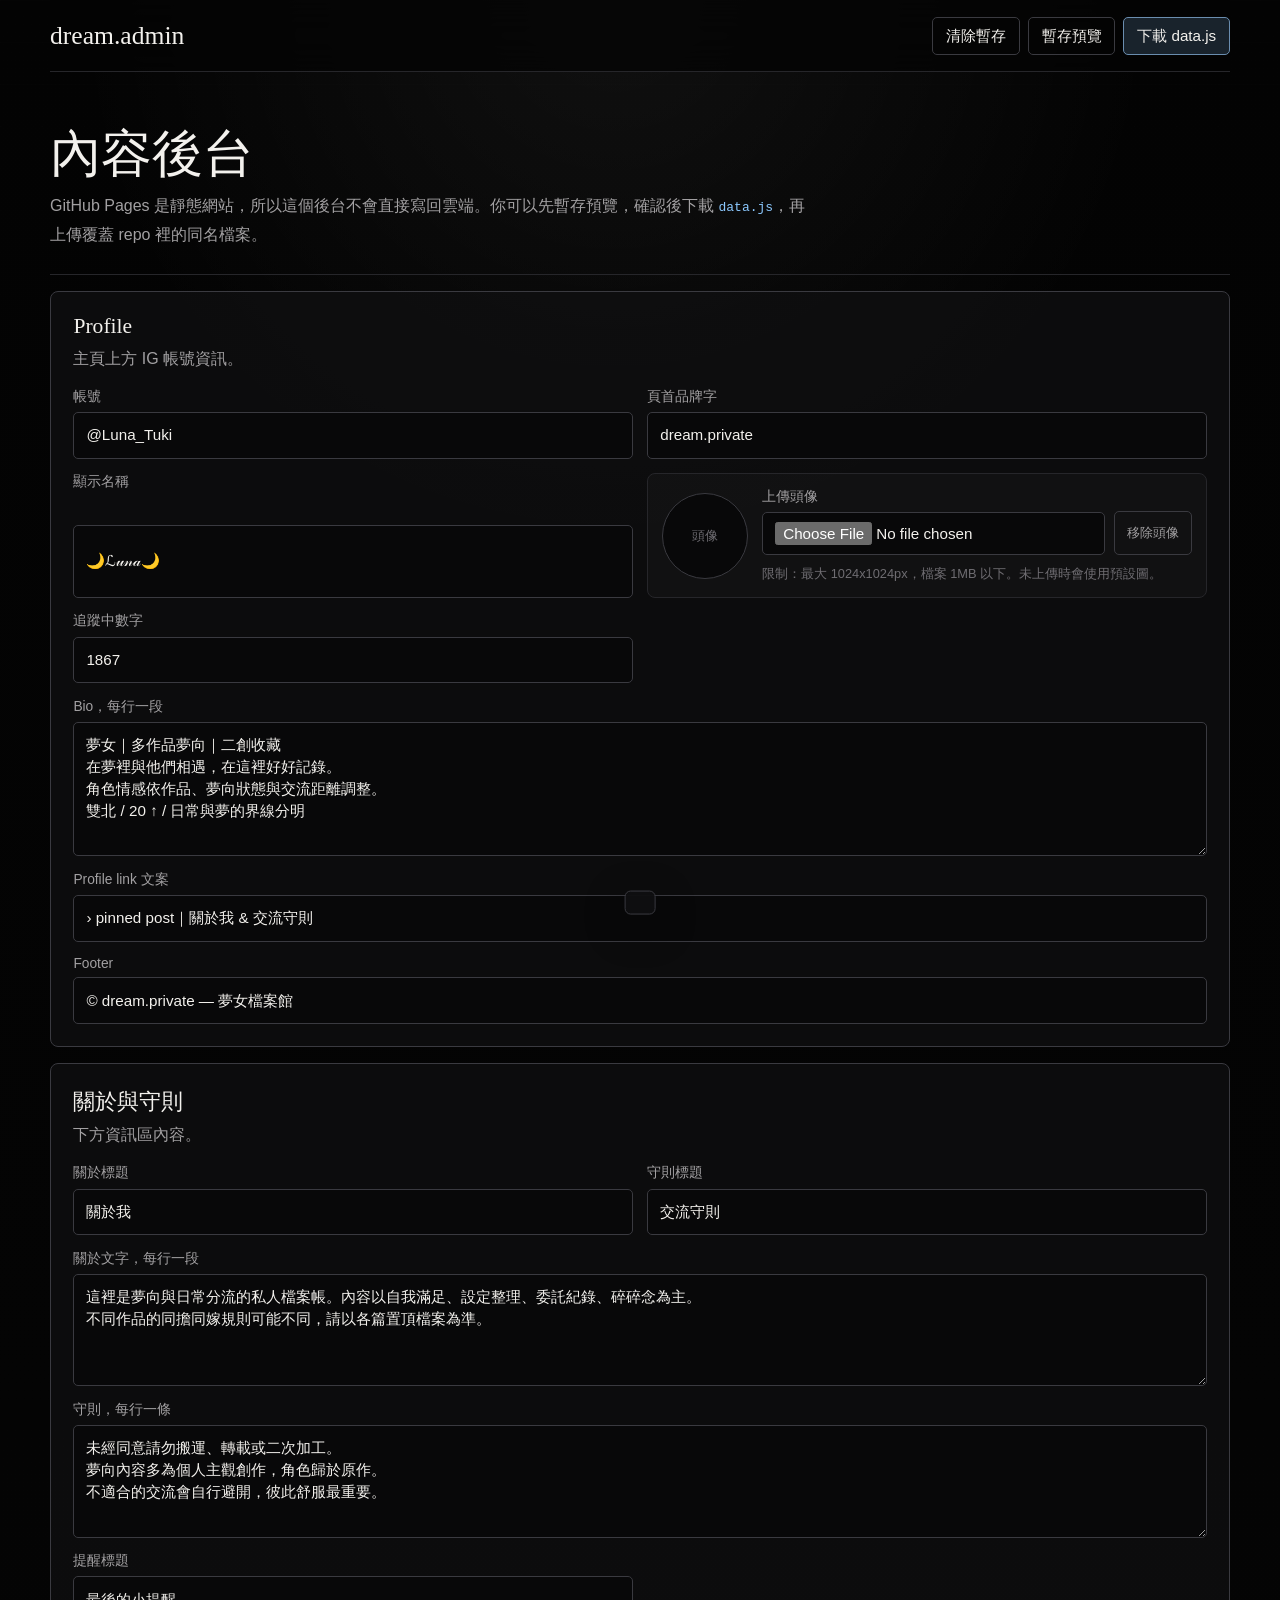
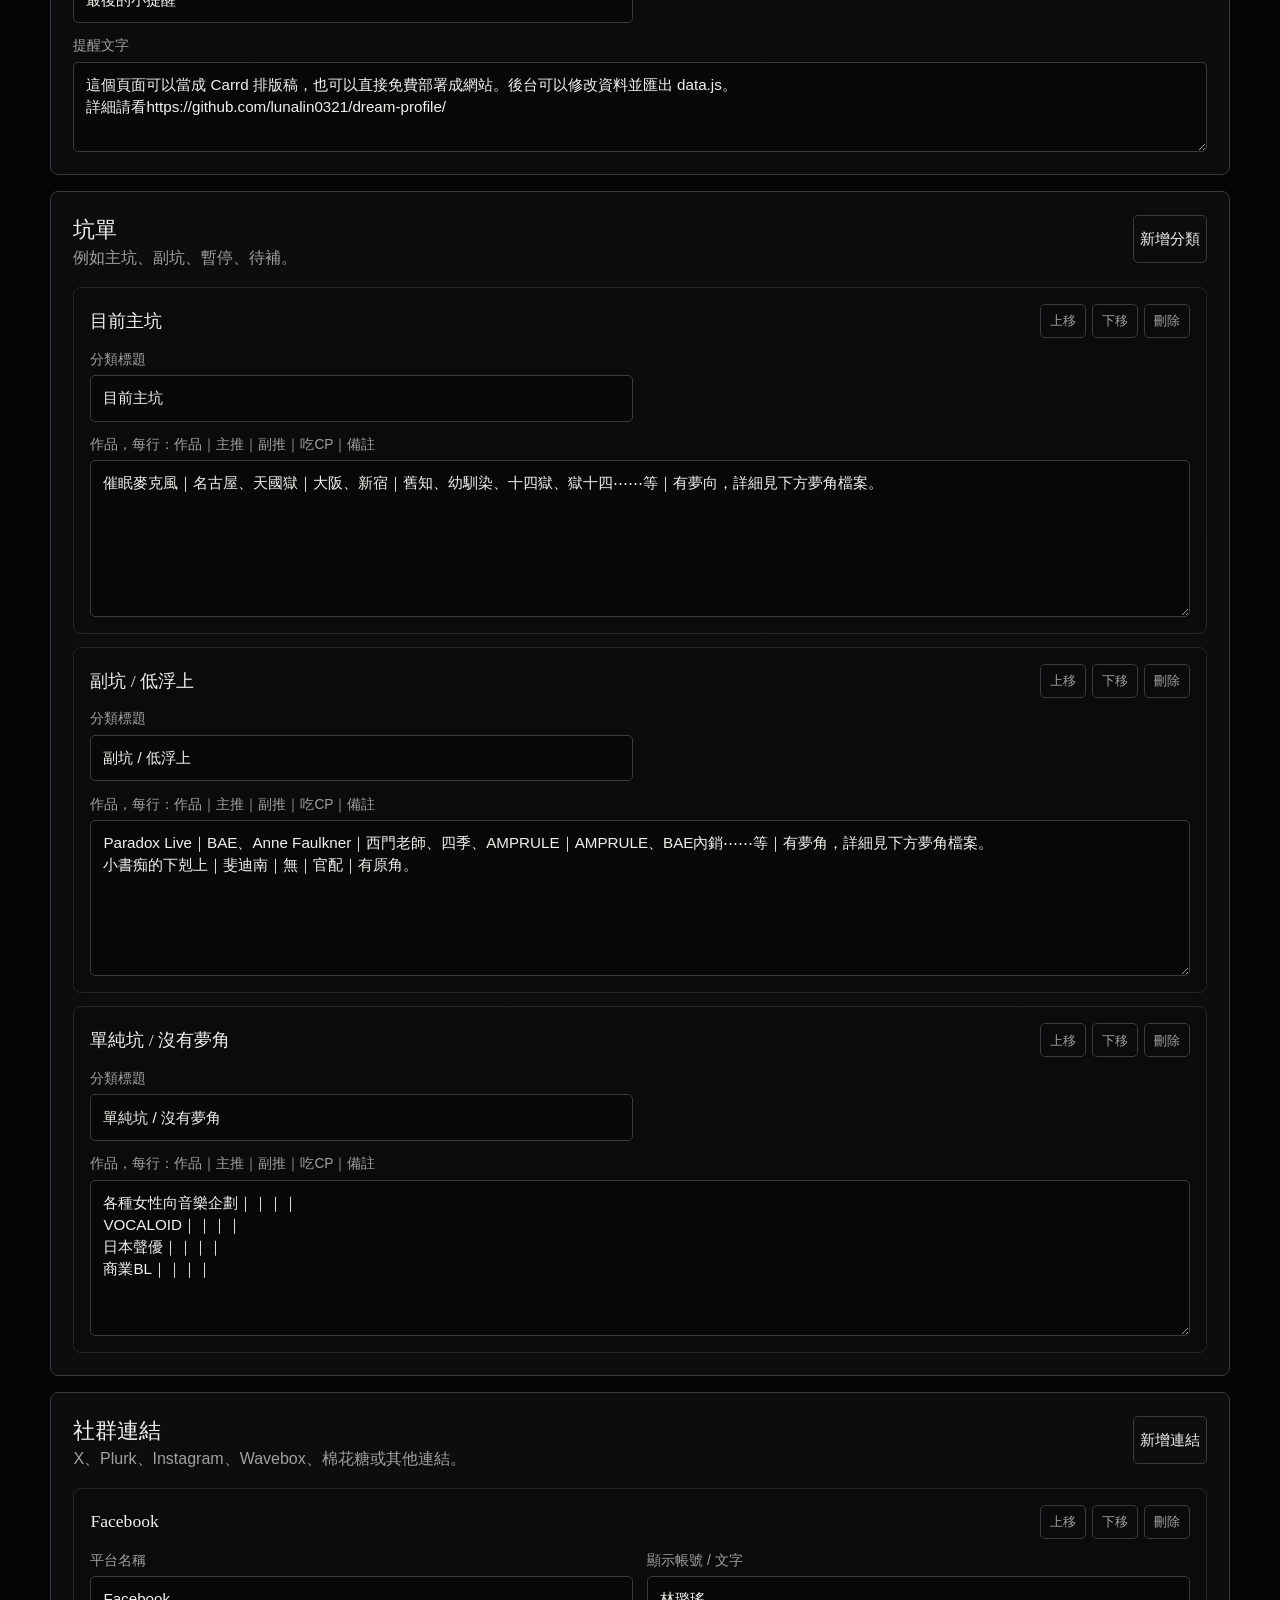
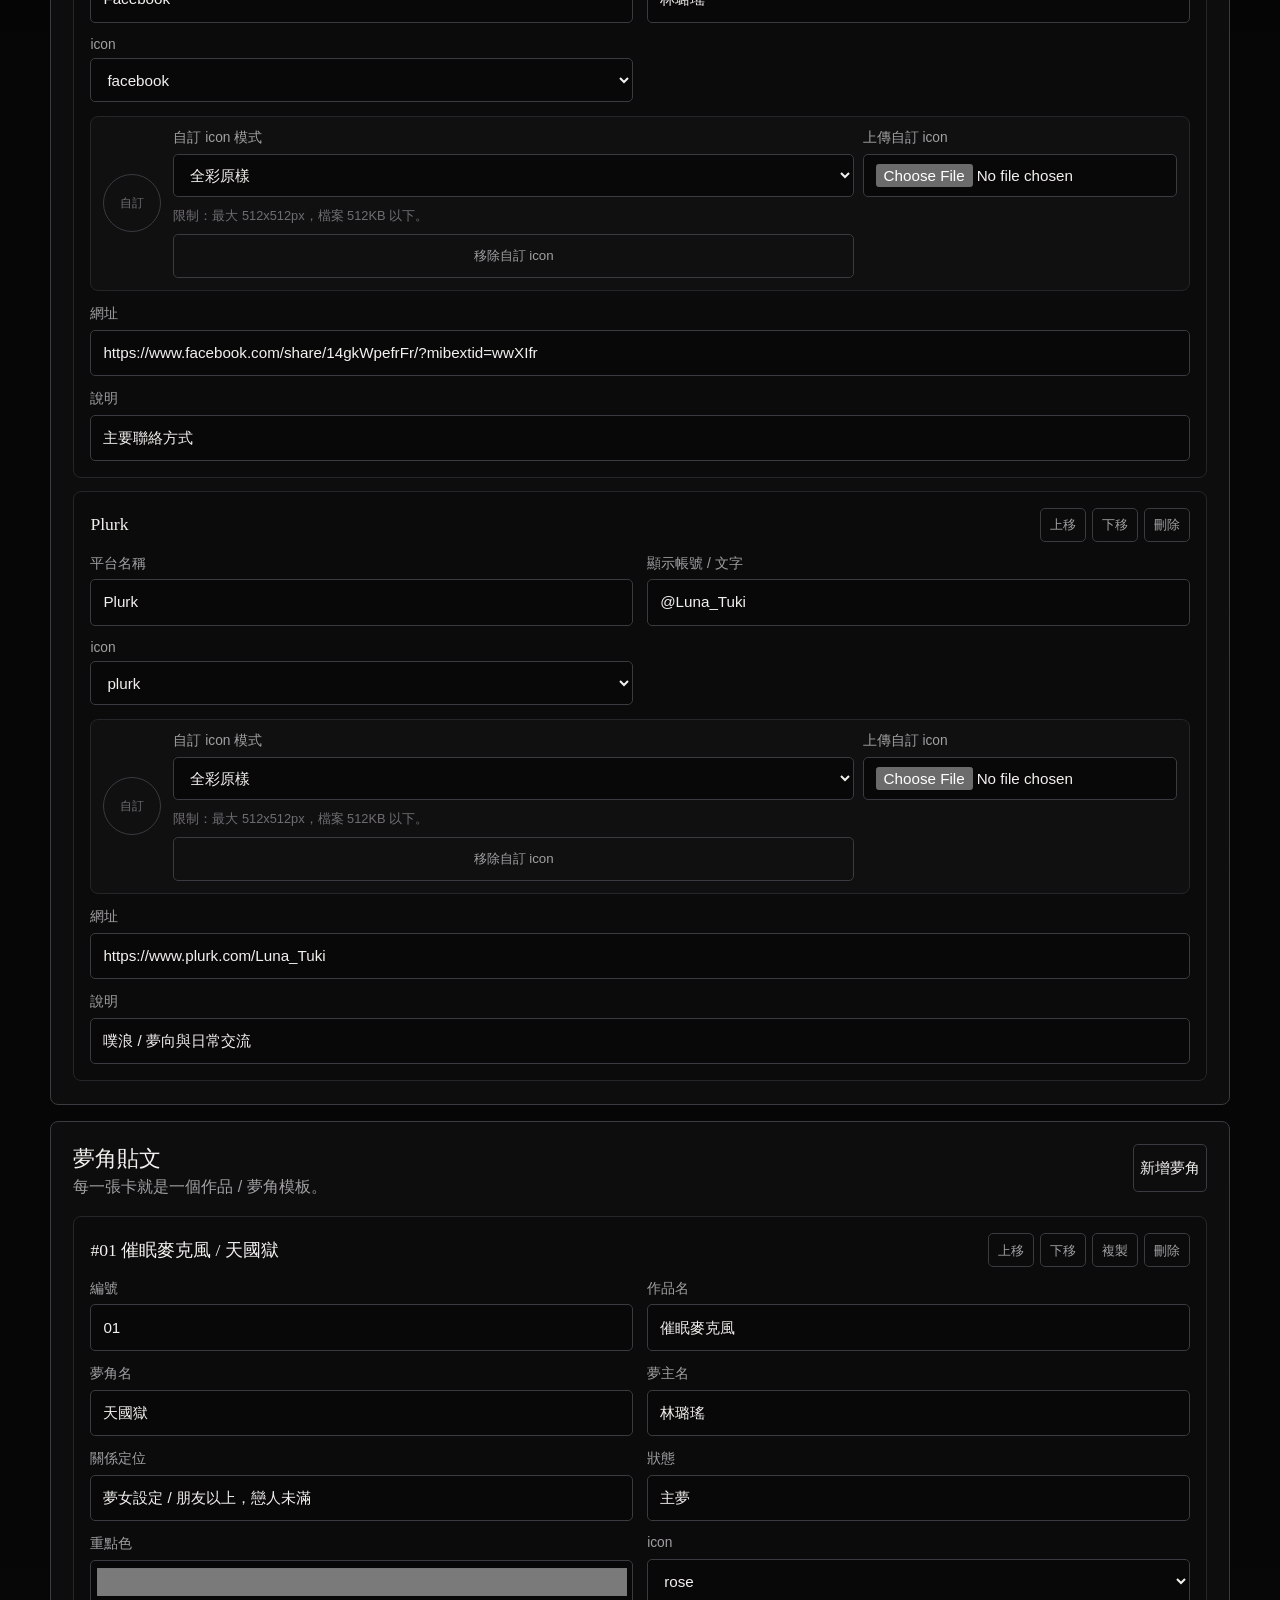
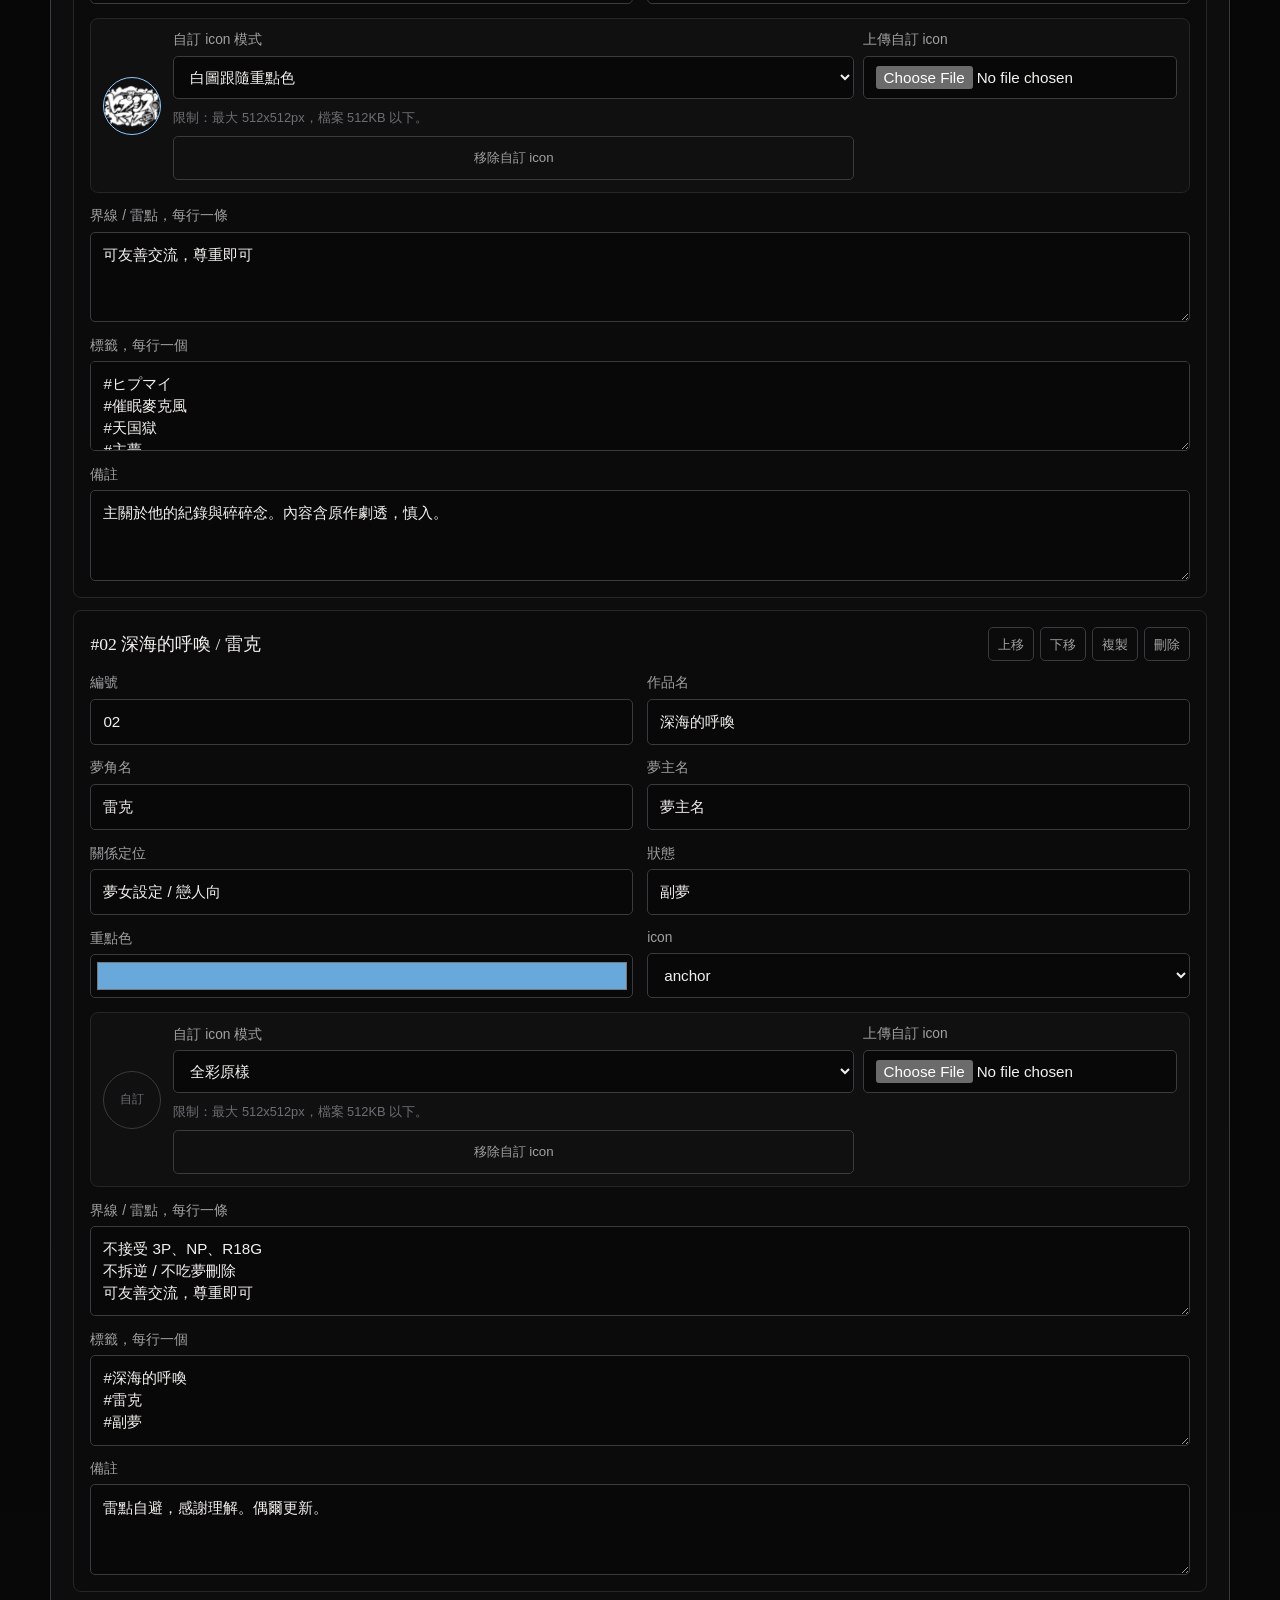
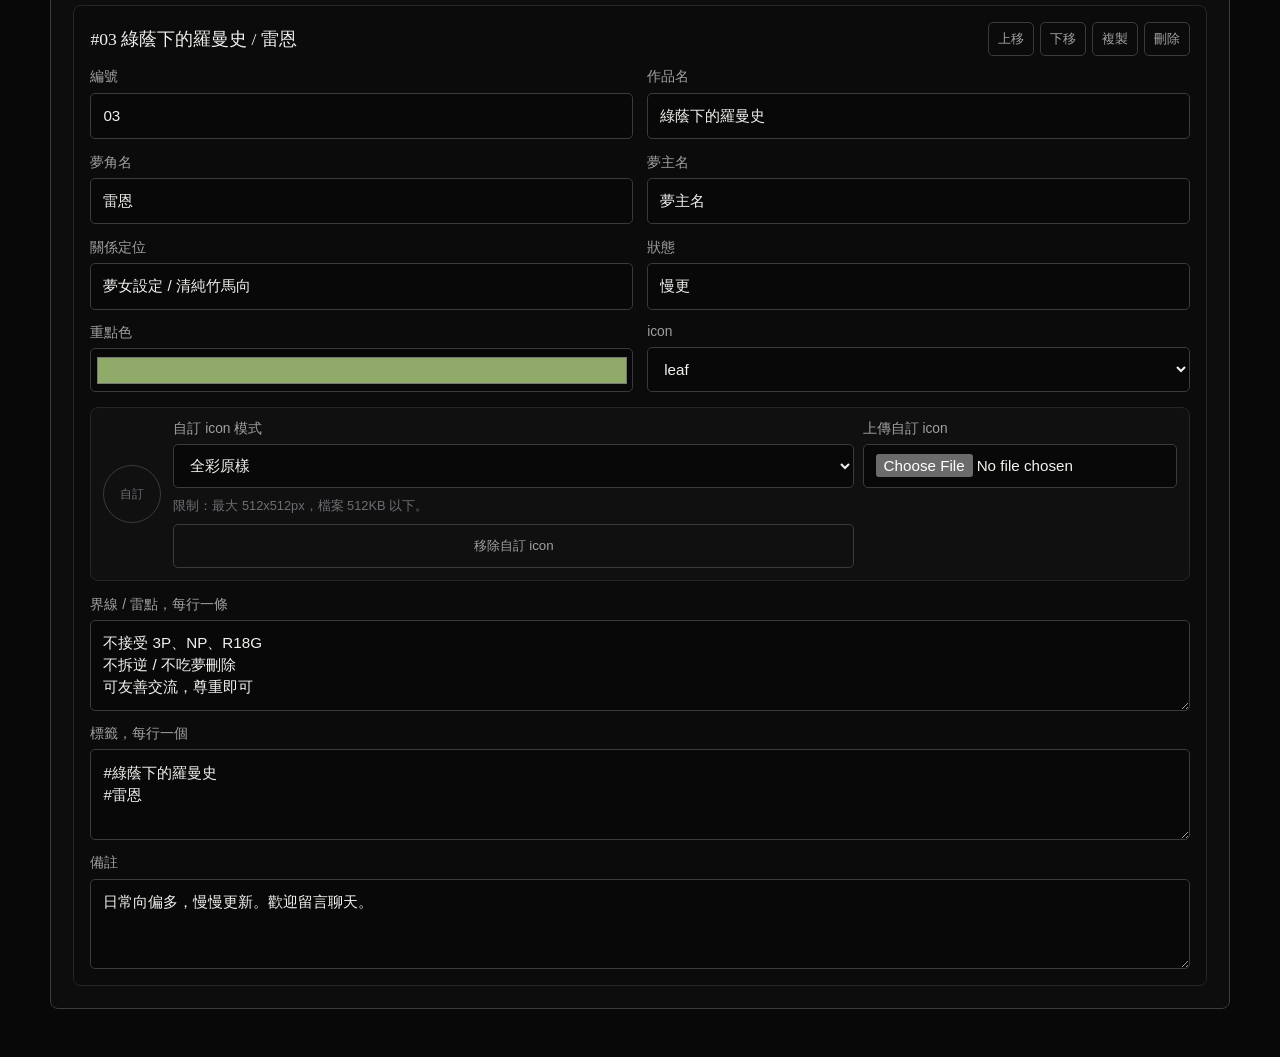
==== admin.html @ 4daa9a36 "Add avatar upload and message social link" ====
<!doctype html>
<html lang="zh-Hant">
  <head>
    <meta charset="utf-8" />
    <meta name="viewport" content="width=device-width, initial-scale=1" />
    <title>dream.private 後台</title>
    <meta name="robots" content="noindex" />
    <link rel="stylesheet" href="styles.css?v=20260531-avatar-message" />
    <link rel="stylesheet" href="admin.css?v=20260531-avatar-message" />
  </head>
  <body>
    <div class="grain" aria-hidden="true"></div>

    <header class="topbar">
      <a class="brand" href="index.html">dream.admin</a>
      <nav class="admin-actions" aria-label="後台操作">
        <button class="button" type="button" data-reset-preview>清除暫存</button>
        <button class="button" type="button" data-save-preview>暫存預覽</button>
        <button class="button primary" type="button" data-download>下載 data.js</button>
      </nav>
    </header>

    <main class="admin-shell">
      <section class="admin-hero">
        <h1>內容後台</h1>
        <p>
          GitHub Pages 是靜態網站，所以這個後台不會直接寫回雲端。你可以先暫存預覽，確認後下載
          <code>data.js</code>，再上傳覆蓋 repo 裡的同名檔案。
        </p>
      </section>

      <form class="admin-form" data-admin-form>
        <section class="admin-panel">
          <div class="panel-title">
            <h2>Profile</h2>
            <p>主頁上方 IG 帳號資訊。</p>
          </div>
          <div class="form-grid">
            <label>
              帳號
              <input name="profile.username" type="text" />
            </label>
            <label>
              頁首品牌字
              <input name="profile.brand" type="text" />
            </label>
            <label>
              顯示名稱
              <input name="profile.displayName" type="text" />
            </label>
            <div class="avatar-editor wide">
              <div class="avatar-preview" data-avatar-preview>頭像</div>
              <div class="avatar-controls">
                <label>
                  上傳頭像
                  <input data-avatar-upload type="file" accept="image/png,image/jpeg,image/webp,image/svg+xml,image/gif" />
                </label>
                <button type="button" data-avatar-clear>移除頭像</button>
                <p class="upload-hint">限制：最大 1024x1024px，檔案 1MB 以下。未上傳時會使用預設圖。</p>
                <input name="profile.avatarImage" type="hidden" />
              </div>
            </div>
            <label>
              追蹤中數字
              <input name="profile.following" type="text" />
            </label>
            <label class="wide">
              Bio，每行一段
              <textarea name="profile.lines" rows="5"></textarea>
            </label>
            <label class="wide">
              Profile link 文案
              <input name="profile.linkText" type="text" />
            </label>
            <label class="wide">
              Footer
              <input name="profile.footer" type="text" />
            </label>
          </div>
        </section>

        <section class="admin-panel">
          <div class="panel-title">
            <h2>關於與守則</h2>
            <p>下方資訊區內容。</p>
          </div>
          <div class="form-grid">
            <label>
              關於標題
              <input name="about.title" type="text" />
            </label>
            <label>
              守則標題
              <input name="rules.title" type="text" />
            </label>
            <label class="wide">
              關於文字，每行一段
              <textarea name="about.paragraphs" rows="4"></textarea>
            </label>
            <label class="wide">
              守則，每行一條
              <textarea name="rules.items" rows="4"></textarea>
            </label>
            <label>
              提醒標題
              <input name="message.title" type="text" />
            </label>
            <label class="wide">
              提醒文字
              <textarea name="message.text" rows="3"></textarea>
            </label>
          </div>
        </section>

        <section class="admin-panel">
          <div class="panel-title row">
            <div>
              <h2>坑單</h2>
              <p>例如主坑、副坑、暫停、待補。</p>
            </div>
            <button class="button" type="button" data-add-pit>新增分類</button>
          </div>
          <div class="editor-list" data-pit-editor></div>
        </section>

        <section class="admin-panel">
          <div class="panel-title row">
            <div>
              <h2>社群連結</h2>
              <p>X、Plurk、Instagram、Wavebox、棉花糖或其他連結。</p>
            </div>
            <button class="button" type="button" data-add-social>新增連結</button>
          </div>
          <div class="editor-list" data-social-editor></div>
        </section>

        <section class="admin-panel">
          <div class="panel-title row">
            <div>
              <h2>夢角貼文</h2>
              <p>每一張卡就是一個作品 / 夢角模板。</p>
            </div>
            <button class="button" type="button" data-add-post>新增夢角</button>
          </div>
          <div class="editor-list" data-post-editor></div>
        </section>
      </form>
    </main>

    <div class="toast" role="status" aria-live="polite"></div>

    <script src="data.js?v=20260531-contact-import"></script>
    <script src="admin.js?v=20260531-avatar-message"></script>
  </body>
</html>
---- styles.css ----
:root {
  color-scheme: dark;
  --bg: #050505;
  --surface: #101012;
  --surface-2: #151518;
  --line: #26262a;
  --line-strong: #3a3a40;
  --text: #f3f1ed;
  --muted: #a2a0a2;
  --dim: #6f6d72;
  --accent: #8cc9ff;
  --accent-soft: rgba(140, 201, 255, 0.16);
  --danger: #ff6f8d;
  --radius: 8px;
  --max: 1180px;
  --serif: "Times New Roman", "Noto Serif TC", serif;
  --sans: ui-sans-serif, -apple-system, BlinkMacSystemFont, "Segoe UI", "Noto Sans TC", sans-serif;
}

* {
  box-sizing: border-box;
}

html {
  scroll-behavior: smooth;
}

body {
  margin: 0;
  min-height: 100vh;
  background:
    radial-gradient(circle at 48% 0%, rgba(255, 255, 255, 0.055), transparent 34rem),
    linear-gradient(180deg, #030303 0%, var(--bg) 38%, #080808 100%);
  color: var(--text);
  font-family: var(--sans);
  letter-spacing: 0;
}

a {
  color: inherit;
  text-decoration: none;
}

button,
a {
  -webkit-tap-highlight-color: transparent;
}

svg {
  display: block;
  width: 1.2rem;
  height: 1.2rem;
  fill: none;
  stroke: currentColor;
  stroke-width: 1.55;
  stroke-linecap: round;
  stroke-linejoin: round;
}

.custom-icon {
  display: block;
  width: 100%;
  height: 100%;
  object-fit: cover;
  border-radius: inherit;
}

.custom-icon-mask {
  background: currentColor;
  border-radius: 0;
  -webkit-mask-image: var(--icon-image);
  mask-image: var(--icon-image);
  -webkit-mask-position: center;
  mask-position: center;
  -webkit-mask-repeat: no-repeat;
  mask-repeat: no-repeat;
  -webkit-mask-size: contain;
  mask-size: contain;
}

.grain {
  position: fixed;
  inset: 0;
  pointer-events: none;
  opacity: 0.26;
  z-index: -1;
  background-image:
    linear-gradient(rgba(255,255,255,.035) 1px, transparent 1px),
    linear-gradient(90deg, rgba(255,255,255,.02) 1px, transparent 1px);
  background-size: 42px 42px, 42px 42px;
  mask-image: linear-gradient(to bottom, black, transparent 80%);
}

.topbar {
  position: sticky;
  top: 0;
  z-index: 10;
  width: min(var(--max), calc(100% - 32px));
  height: 72px;
  margin: 0 auto;
  display: flex;
  align-items: center;
  justify-content: space-between;
  border-bottom: 1px solid var(--line);
  background: rgba(5, 5, 5, 0.78);
  backdrop-filter: blur(18px);
}

.brand {
  font-family: var(--serif);
  font-size: clamp(1.25rem, 2vw, 1.75rem);
}

.top-icons {
  display: flex;
  align-items: center;
  gap: clamp(0.55rem, 2vw, 1.55rem);
  color: var(--muted);
}

.top-icons a,
.icon-button {
  width: 40px;
  height: 40px;
  display: grid;
  place-items: center;
  border: 0;
  border-radius: 6px;
  color: inherit;
  background: transparent;
  cursor: pointer;
}

.top-icons a:hover,
.icon-button:hover,
.top-icons a:focus-visible,
.icon-button:focus-visible {
  color: var(--text);
  outline: 1px solid var(--line-strong);
}

main {
  width: min(var(--max), calc(100% - 32px));
  margin: 0 auto;
}

.profile-section {
  display: grid;
  grid-template-columns: minmax(180px, 280px) 1fr;
  gap: clamp(2rem, 6vw, 4.5rem);
  padding: clamp(2rem, 6vw, 3.9rem) clamp(0rem, 2vw, 4rem) 2rem;
}

.avatar-wrap {
  position: relative;
  align-self: start;
}

.avatar {
  width: min(100%, 255px);
  aspect-ratio: 1;
  border: 1px solid var(--line-strong);
  border-radius: 50%;
  display: grid;
  place-items: center;
  color: var(--muted);
  background:
    linear-gradient(145deg, rgba(255,255,255,.08), transparent 45%),
    radial-gradient(circle at 50% 50%, #171719, #0b0b0c);
  box-shadow: inset 0 0 0 10px #080809, 0 0 0 1px #0b0b0c;
}

.avatar svg {
  width: 34%;
  height: 34%;
}

.avatar img {
  width: 100%;
  height: 100%;
  object-fit: cover;
}

.avatar.has-image {
  background: #080809;
}

.spark {
  position: absolute;
  right: 17%;
  top: 10%;
  width: 34px;
  height: 34px;
  color: var(--text);
}

.spark::before,
.spark::after {
  content: "";
  position: absolute;
  inset: 0;
  margin: auto;
  background: currentColor;
}

.spark::before {
  width: 2px;
  height: 34px;
}

.spark::after {
  width: 34px;
  height: 2px;
}

.profile-main {
  min-width: 0;
}

.profile-head {
  display: grid;
  grid-template-columns: 1fr;
  gap: 1.6rem;
}

h1,
h2,
h3,
p,
dl,
dd {
  margin: 0;
}

h1 {
  font-family: var(--serif);
  font-size: clamp(2rem, 5vw, 3.55rem);
  font-weight: 400;
  line-height: 1;
}

.profile-actions {
  display: grid;
  grid-template-columns: minmax(0, 1fr) minmax(0, 1fr) 52px;
  gap: 8px;
  max-width: 560px;
}

.button {
  min-height: 48px;
  display: inline-flex;
  align-items: center;
  justify-content: center;
  border: 1px solid var(--line-strong);
  border-radius: 5px;
  color: var(--text);
  background: transparent;
  font: 500 0.95rem/1 var(--sans);
  cursor: pointer;
}

.button.primary {
  border-color: color-mix(in srgb, var(--accent) 58%, var(--line-strong));
  background: var(--accent-soft);
}

.button.square {
  padding: 0;
}

.button:hover,
.button:focus-visible {
  border-color: var(--accent);
  outline: 0;
}

.stats {
  display: grid;
  grid-template-columns: repeat(3, minmax(90px, 1fr));
  gap: 1rem;
  max-width: 560px;
  margin: 2.25rem 0 2rem;
}

.stats div {
  display: flex;
  flex-direction: column-reverse;
  gap: 0.38rem;
}

.stats dt {
  color: var(--muted);
  font-size: 0.88rem;
}

.stats dd {
  font-family: var(--serif);
  font-size: 1.7rem;
}

.bio {
  display: grid;
  gap: 0.5rem;
  color: var(--muted);
  font-size: clamp(0.95rem, 1.7vw, 1.05rem);
  line-height: 1.8;
}

.bio .display-name {
  color: var(--text);
  font-family: var(--serif);
  font-size: 1.35rem;
}

.profile-link {
  color: var(--accent);
}

.story-row {
  display: grid;
  grid-auto-flow: column;
  grid-auto-columns: minmax(98px, 1fr);
  gap: clamp(0.5rem, 2vw, 2.5rem);
  overflow-x: auto;
  padding: 1.4rem 0 2rem;
  scrollbar-width: thin;
  scrollbar-color: var(--line-strong) transparent;
}

.story {
  display: grid;
  justify-items: center;
  gap: 0.7rem;
  color: var(--muted);
  font-size: 0.92rem;
  text-align: center;
  white-space: nowrap;
}

.story span {
  width: 76px;
  aspect-ratio: 1;
  display: grid;
  place-items: center;
  border: 1px solid var(--line-strong);
  border-radius: 50%;
  background: radial-gradient(circle at 50% 35%, rgba(255,255,255,.06), transparent 55%);
}

.story:hover {
  color: var(--text);
}

.tabs {
  display: grid;
  grid-template-columns: repeat(2, minmax(0, 1fr));
  border-top: 1px solid var(--line);
  color: var(--muted);
}

.tabs a {
  min-height: 58px;
  display: inline-flex;
  align-items: center;
  justify-content: center;
  gap: 0.5rem;
  border-top: 1px solid transparent;
  transform: translateY(-1px);
  font-size: 0.95rem;
}

.tabs a.active {
  color: var(--text);
  border-top-color: var(--text);
}

.post-grid {
  display: grid;
  grid-template-columns: repeat(4, minmax(0, 1fr));
  gap: 8px;
  padding-bottom: 2.5rem;
}

.post-tile {
  position: relative;
  min-width: 0;
  aspect-ratio: 1;
  display: grid;
  place-items: center;
  padding: clamp(0.8rem, 2vw, 1.5rem);
  border: 1px solid color-mix(in srgb, var(--tile-accent) 60%, var(--line));
  background:
    radial-gradient(circle at 50% 25%, color-mix(in srgb, var(--tile-accent) 16%, transparent), transparent 56%),
    linear-gradient(145deg, rgba(255,255,255,.04), transparent 40%),
    var(--surface);
  overflow: hidden;
}

.post-tile::before {
  content: "";
  position: absolute;
  inset: 8px;
  border: 1px solid color-mix(in srgb, var(--tile-accent) 38%, transparent);
  pointer-events: none;
}

.pin {
  position: absolute;
  right: 18px;
  top: 16px;
  color: var(--tile-accent);
}

.tile-inner {
  position: relative;
  z-index: 1;
  display: grid;
  justify-items: center;
  gap: 1rem;
  text-align: center;
}

.tile-icon {
  width: clamp(2.4rem, 6vw, 4.8rem);
  height: clamp(2.4rem, 6vw, 4.8rem);
  color: var(--tile-accent);
}

.post-tile h3 {
  color: color-mix(in srgb, var(--tile-accent) 72%, var(--text));
  font-family: var(--serif);
  font-size: clamp(1.05rem, 2.2vw, 1.55rem);
  font-weight: 400;
  line-height: 1.25;
}

.post-tile p {
  color: var(--muted);
  font-size: clamp(0.82rem, 1.5vw, 1rem);
}

.post-tile small {
  color: var(--dim);
  font-family: var(--serif);
}

.section-heading {
  display: grid;
  grid-template-columns: 1fr auto 1fr;
  align-items: center;
  gap: 1rem;
  padding: 0.75rem 0 1.6rem;
  text-align: center;
}

.section-heading div {
  height: 1px;
  background: var(--line);
}

.section-heading h2 {
  font-family: var(--serif);
  font-size: clamp(1rem, 2.4vw, 1.35rem);
  font-weight: 400;
  text-transform: uppercase;
  letter-spacing: 0.12em;
}

.section-heading p {
  grid-column: 1 / -1;
  color: var(--muted);
  font-size: 0.92rem;
}

.pinned-grid {
  display: grid;
  grid-template-columns: repeat(4, minmax(0, 1fr));
  gap: 12px;
}

.pit-grid {
  display: grid;
  grid-template-columns: repeat(3, minmax(0, 1fr));
  gap: 12px;
  margin-bottom: 2.25rem;
}

.social-grid {
  display: grid;
  grid-template-columns: repeat(4, minmax(0, 1fr));
  gap: 10px;
  margin-bottom: 2.25rem;
}

.social-card {
  min-width: 0;
  display: grid;
  gap: 0.7rem;
  min-height: 150px;
  border: 1px solid var(--line-strong);
  border-radius: var(--radius);
  padding: 1rem;
  background:
    linear-gradient(145deg, var(--accent-soft), transparent 46%),
    rgba(16, 16, 18, 0.72);
}

.social-card:hover,
.social-card:focus-visible {
  border-color: var(--accent);
  outline: 0;
}

.social-card span {
  width: 42px;
  height: 42px;
  display: grid;
  place-items: center;
  border: 1px solid var(--line-strong);
  border-radius: 50%;
  color: var(--accent);
}

.social-card h3 {
  font-family: var(--serif);
  font-size: 1.2rem;
  font-weight: 400;
  line-height: 1.2;
}

.social-card .handle {
  color: var(--accent);
  font-size: 0.92rem;
}

.social-card .note {
  color: var(--muted);
  font-size: 0.86rem;
  line-height: 1.65;
}

.pit-card {
  min-width: 0;
  border: 1px solid var(--line-strong);
  border-radius: var(--radius);
  padding: 1.1rem;
  background: rgba(16, 16, 18, 0.72);
}

.pit-card h3 {
  margin-bottom: 0.8rem;
  font-family: var(--serif);
  font-size: 1.2rem;
  font-weight: 400;
}

.pit-items {
  display: grid;
  gap: 0.75rem;
}

.pit-item {
  display: grid;
  gap: 0.55rem;
  border-top: 1px solid var(--line);
  padding-top: 0.75rem;
}

.pit-item h4 {
  margin: 0;
  color: var(--text);
  font-family: var(--serif);
  font-size: 1.05rem;
  font-weight: 400;
}

.pit-item dl {
  display: grid;
  gap: 0.25rem;
  margin: 0;
}

.pit-item dl div {
  display: grid;
  grid-template-columns: 3.8rem 1fr;
  gap: 0.55rem;
  align-items: start;
}

.pit-item dt {
  color: var(--dim);
  font-size: 0.82rem;
}

.pit-item dd,
.pit-item p {
  margin: 0;
  color: var(--muted);
  font-size: 0.88rem;
  line-height: 1.6;
}

.dream-card {
  display: grid;
  gap: 1rem;
  min-width: 0;
  padding: 1rem;
  border: 1px solid color-mix(in srgb, var(--tile-accent) 48%, var(--line));
  border-radius: var(--radius);
  background:
    linear-gradient(145deg, color-mix(in srgb, var(--tile-accent) 8%, transparent), transparent 46%),
    rgba(16, 16, 18, 0.8);
}

.card-title {
  display: grid;
  grid-template-columns: auto 1fr;
  gap: 0.75rem;
  align-items: center;
  color: color-mix(in srgb, var(--tile-accent) 74%, var(--text));
  border-bottom: 1px solid color-mix(in srgb, var(--tile-accent) 38%, var(--line));
  padding-bottom: 0.8rem;
}

.card-title svg {
  width: 2.2rem;
  height: 2.2rem;
}

.card-title .custom-icon {
  width: 2.2rem;
  height: 2.2rem;
  border-radius: 50%;
}

.card-title h3 {
  min-width: 0;
  font-family: var(--serif);
  font-size: 1.2rem;
  font-weight: 400;
  line-height: 1.25;
}

.meta-list {
  display: grid;
  gap: 0.35rem;
  color: var(--muted);
  font-size: 0.88rem;
  line-height: 1.55;
}

.meta-list div {
  display: grid;
  grid-template-columns: 3.5rem 1fr;
  gap: 0.5rem;
}

.meta-list dt {
  color: var(--text);
}

.boundaries {
  display: grid;
  gap: 0.25rem;
  color: var(--muted);
  font-size: 0.86rem;
  line-height: 1.55;
}

.boundaries li::marker {
  color: var(--tile-accent);
}

.tags {
  display: flex;
  flex-wrap: wrap;
  gap: 0.35rem;
}

.tags span,
.tag-cloud span {
  color: color-mix(in srgb, var(--tile-accent, var(--accent)) 68%, var(--text));
  font-size: 0.78rem;
  border: 1px solid color-mix(in srgb, var(--tile-accent, var(--accent)) 36%, var(--line));
  border-radius: 4px;
  padding: 0.18rem 0.4rem;
  background: color-mix(in srgb, var(--tile-accent, var(--accent)) 8%, transparent);
}

.note {
  color: var(--muted);
  font-size: 0.88rem;
  line-height: 1.7;
}

.number {
  justify-self: end;
  color: color-mix(in srgb, var(--tile-accent) 64%, var(--dim));
  font-family: var(--serif);
  font-size: 0.82rem;
}

.info-panel {
  display: grid;
  grid-template-columns: 1.1fr 1fr;
  gap: 0;
  margin: 2.25rem 0;
  border: 1px solid var(--line-strong);
}

.info-panel article {
  padding: clamp(1rem, 3vw, 1.8rem);
  border-bottom: 1px solid var(--line);
}

.info-panel article:nth-child(odd) {
  border-right: 1px solid var(--line);
}

.info-panel article:nth-last-child(-n + 2) {
  border-bottom: 0;
}

.info-panel h2 {
  margin-bottom: 0.8rem;
  font-family: var(--serif);
  font-size: 1.25rem;
  font-weight: 400;
}

.info-panel p,
.info-panel li {
  color: var(--muted);
  font-size: 0.94rem;
  line-height: 1.8;
}

.info-panel ul {
  margin: 0;
  padding-left: 1.2rem;
}

.tag-cloud {
  display: flex;
  flex-wrap: wrap;
  gap: 0.45rem;
}

.message-actions {
  display: flex;
  flex-wrap: wrap;
  gap: 0.5rem;
  margin-top: 1rem;
}

.message-actions a {
  border: 1px solid var(--line-strong);
  border-radius: 5px;
  padding: 0.55rem 0.75rem;
  color: var(--text);
  font-size: 0.88rem;
}

.footer {
  width: min(var(--max), calc(100% - 32px));
  margin: 0 auto;
  padding: 0 0 2.5rem;
  color: var(--dim);
  text-align: center;
  font-size: 0.85rem;
}

.toast {
  position: fixed;
  left: 50%;
  bottom: 22px;
  transform: translate(-50%, 150%);
  max-width: calc(100% - 32px);
  border: 1px solid var(--line-strong);
  border-radius: 6px;
  padding: 0.7rem 0.9rem;
  color: var(--text);
  background: rgba(15, 15, 17, 0.96);
  box-shadow: 0 12px 40px rgba(0, 0, 0, 0.35);
  transition: transform 180ms ease;
}

.toast.show {
  transform: translate(-50%, 0);
}

@media (max-width: 900px) {
  .profile-section {
    grid-template-columns: 140px 1fr;
    gap: 1.25rem;
    padding-inline: 0;
  }

  .profile-actions {
    grid-template-columns: 1fr 1fr 46px;
  }

  .post-grid,
  .pit-grid,
  .social-grid,
  .pinned-grid {
    grid-template-columns: repeat(2, minmax(0, 1fr));
  }
}

@media (max-width: 640px) {
  .topbar,
  main,
  .footer {
    width: min(100% - 22px, var(--max));
  }

  .topbar {
    height: 58px;
  }

  .top-icons {
    gap: 0.2rem;
  }

  .top-icons a,
  .icon-button {
    width: 34px;
    height: 34px;
  }

  .profile-section {
    grid-template-columns: 92px 1fr;
    align-items: start;
    gap: 1rem;
    padding-top: 1.35rem;
  }

  .profile-head {
    gap: 1rem;
  }

  .profile-actions {
    grid-template-columns: 1fr 1fr 42px;
    gap: 6px;
  }

  .button {
    min-height: 40px;
    font-size: 0.84rem;
  }

  .stats {
    grid-template-columns: repeat(3, minmax(0, 1fr));
    gap: 0.4rem;
    margin: 1.2rem 0 1rem;
  }

  .stats dd {
    font-size: 1.25rem;
  }

  .stats dt {
    font-size: 0.76rem;
  }

  .bio {
    grid-column: 1 / -1;
    padding-top: 0.5rem;
  }

  .story-row {
    grid-auto-columns: 78px;
    gap: 0.5rem;
  }

  .story span {
    width: 62px;
  }

  .post-grid {
    gap: 5px;
  }

  .pinned-grid,
  .pit-grid,
  .social-grid,
  .info-panel {
    grid-template-columns: 1fr;
  }

  .info-panel article,
  .info-panel article:nth-child(odd),
  .info-panel article:nth-last-child(-n + 2) {
    border-right: 0;
    border-bottom: 1px solid var(--line);
  }

  .info-panel article:last-child {
    border-bottom: 0;
  }
}
---- admin.css ----
.admin-actions {
  display: flex;
  gap: 0.5rem;
  align-items: center;
}

.admin-actions .button {
  min-height: 38px;
  padding: 0 0.8rem;
}

.admin-shell {
  padding-bottom: 3rem;
}

.admin-hero {
  display: grid;
  gap: 0.8rem;
  padding: clamp(1.6rem, 5vw, 3.5rem) 0 1.5rem;
  border-bottom: 1px solid var(--line);
}

.admin-hero h1 {
  font-family: var(--serif);
  font-size: clamp(2rem, 5vw, 3.2rem);
  font-weight: 400;
}

.admin-hero p {
  max-width: 760px;
  color: var(--muted);
  line-height: 1.8;
}

.admin-hero code {
  color: var(--accent);
}

.admin-form {
  display: grid;
  gap: 1rem;
  padding-top: 1rem;
}

.admin-panel {
  border: 1px solid var(--line-strong);
  border-radius: var(--radius);
  background: rgba(16, 16, 18, 0.76);
  padding: clamp(1rem, 3vw, 1.4rem);
}

.panel-title {
  display: grid;
  gap: 0.35rem;
  margin-bottom: 1rem;
}

.panel-title.row {
  grid-template-columns: 1fr auto;
  align-items: start;
}

.panel-title h2 {
  font-family: var(--serif);
  font-size: 1.35rem;
  font-weight: 400;
}

.panel-title p {
  color: var(--muted);
  line-height: 1.7;
}

.form-grid {
  display: grid;
  grid-template-columns: repeat(2, minmax(0, 1fr));
  gap: 0.9rem;
}

label {
  display: grid;
  gap: 0.4rem;
  color: var(--muted);
  font-size: 0.86rem;
}

label.wide {
  grid-column: 1 / -1;
}

input,
textarea,
select {
  width: 100%;
  border: 1px solid var(--line-strong);
  border-radius: 5px;
  padding: 0.7rem 0.75rem;
  color: var(--text);
  background: #080809;
  font: 0.95rem/1.45 var(--sans);
}

textarea {
  resize: vertical;
}

input[type="color"] {
  min-height: 44px;
  padding: 0.2rem;
}

input[type="file"] {
  padding: 0.58rem 0.75rem;
}

input:focus,
textarea:focus,
select:focus {
  outline: 1px solid var(--accent);
  border-color: var(--accent);
}

.editor-list {
  display: grid;
  gap: 0.8rem;
}

.editor-card {
  display: grid;
  gap: 0.8rem;
  border: 1px solid var(--line);
  border-radius: var(--radius);
  padding: 1rem;
  background: #0b0b0c;
}

.editor-card-head {
  display: flex;
  justify-content: space-between;
  gap: 0.8rem;
  align-items: center;
}

.editor-card-head h3 {
  min-width: 0;
  font-family: var(--serif);
  font-size: 1.1rem;
  font-weight: 400;
}

.mini-actions {
  display: flex;
  gap: 0.4rem;
  flex-wrap: wrap;
}

.mini-actions button {
  min-height: 34px;
  border: 1px solid var(--line-strong);
  border-radius: 5px;
  padding: 0 0.55rem;
  color: var(--muted);
  background: transparent;
  cursor: pointer;
  font: 0.82rem/1 var(--sans);
}

.mini-actions button:hover {
  color: var(--text);
  border-color: var(--accent);
}

.custom-icon-editor {
  display: grid;
  grid-template-columns: 58px 1fr;
  gap: 0.75rem;
  align-items: center;
  grid-column: 1 / -1;
  border: 1px solid var(--line);
  border-radius: var(--radius);
  padding: 0.75rem;
  background: rgba(255, 255, 255, 0.02);
}

.avatar-editor {
  display: grid;
  grid-template-columns: 86px 1fr;
  gap: 0.9rem;
  align-items: center;
  border: 1px solid var(--line);
  border-radius: var(--radius);
  padding: 0.85rem;
  background: rgba(255, 255, 255, 0.02);
}

.avatar-preview {
  width: 86px;
  height: 86px;
  display: grid;
  place-items: center;
  border: 1px solid var(--line-strong);
  border-radius: 50%;
  color: var(--dim);
  font-size: 0.82rem;
  overflow: hidden;
  background: #080809;
}

.avatar-preview img {
  width: 100%;
  height: 100%;
  object-fit: cover;
}

.avatar-preview.has-image {
  border-color: var(--accent);
}

.avatar-controls {
  display: grid;
  grid-template-columns: 1fr auto;
  gap: 0.55rem;
  align-items: end;
}

.custom-icon-preview {
  width: 58px;
  height: 58px;
  display: grid;
  place-items: center;
  border: 1px solid var(--line-strong);
  border-radius: 50%;
  color: var(--dim);
  font-size: 0.78rem;
  overflow: hidden;
}

.custom-icon-preview img {
  width: 100%;
  height: 100%;
  object-fit: cover;
}

.custom-icon-preview.has-image {
  border-color: var(--accent);
}

.custom-icon-controls {
  display: grid;
  grid-template-columns: 1fr auto;
  gap: 0.55rem;
  align-items: end;
}

.upload-hint {
  grid-column: 1 / -1;
  color: var(--dim);
  font-size: 0.8rem;
  line-height: 1.5;
}

.avatar-controls button,
.custom-icon-controls button {
  min-height: 44px;
  border: 1px solid var(--line-strong);
  border-radius: 5px;
  padding: 0 0.75rem;
  color: var(--muted);
  background: transparent;
  cursor: pointer;
}

.avatar-controls button:hover,
.custom-icon-controls button:hover {
  color: var(--text);
  border-color: var(--accent);
}

@media (max-width: 720px) {
  .admin-actions {
    gap: 0.3rem;
  }

  .admin-actions .button {
    padding: 0 0.55rem;
    font-size: 0.78rem;
  }

  .form-grid,
  .panel-title.row,
  .avatar-editor,
  .avatar-controls,
  .custom-icon-controls {
    grid-template-columns: 1fr;
  }
}
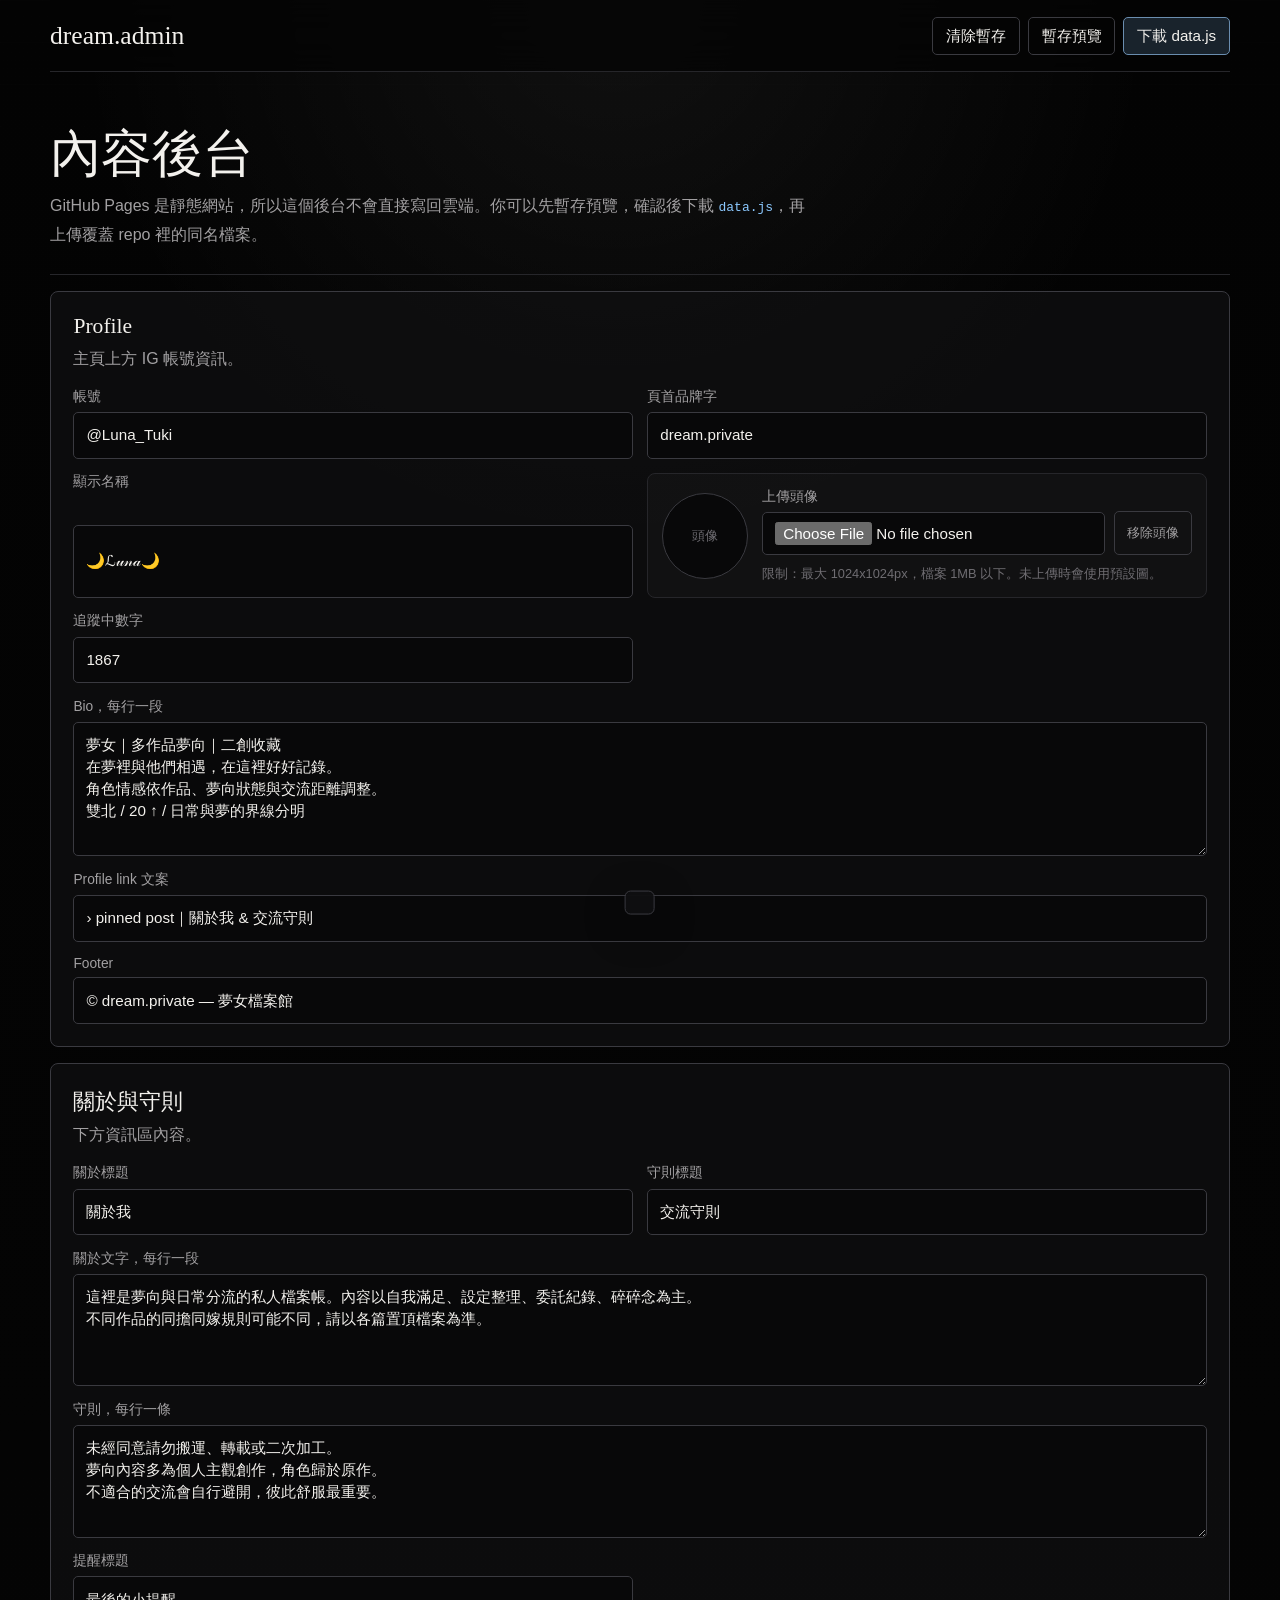
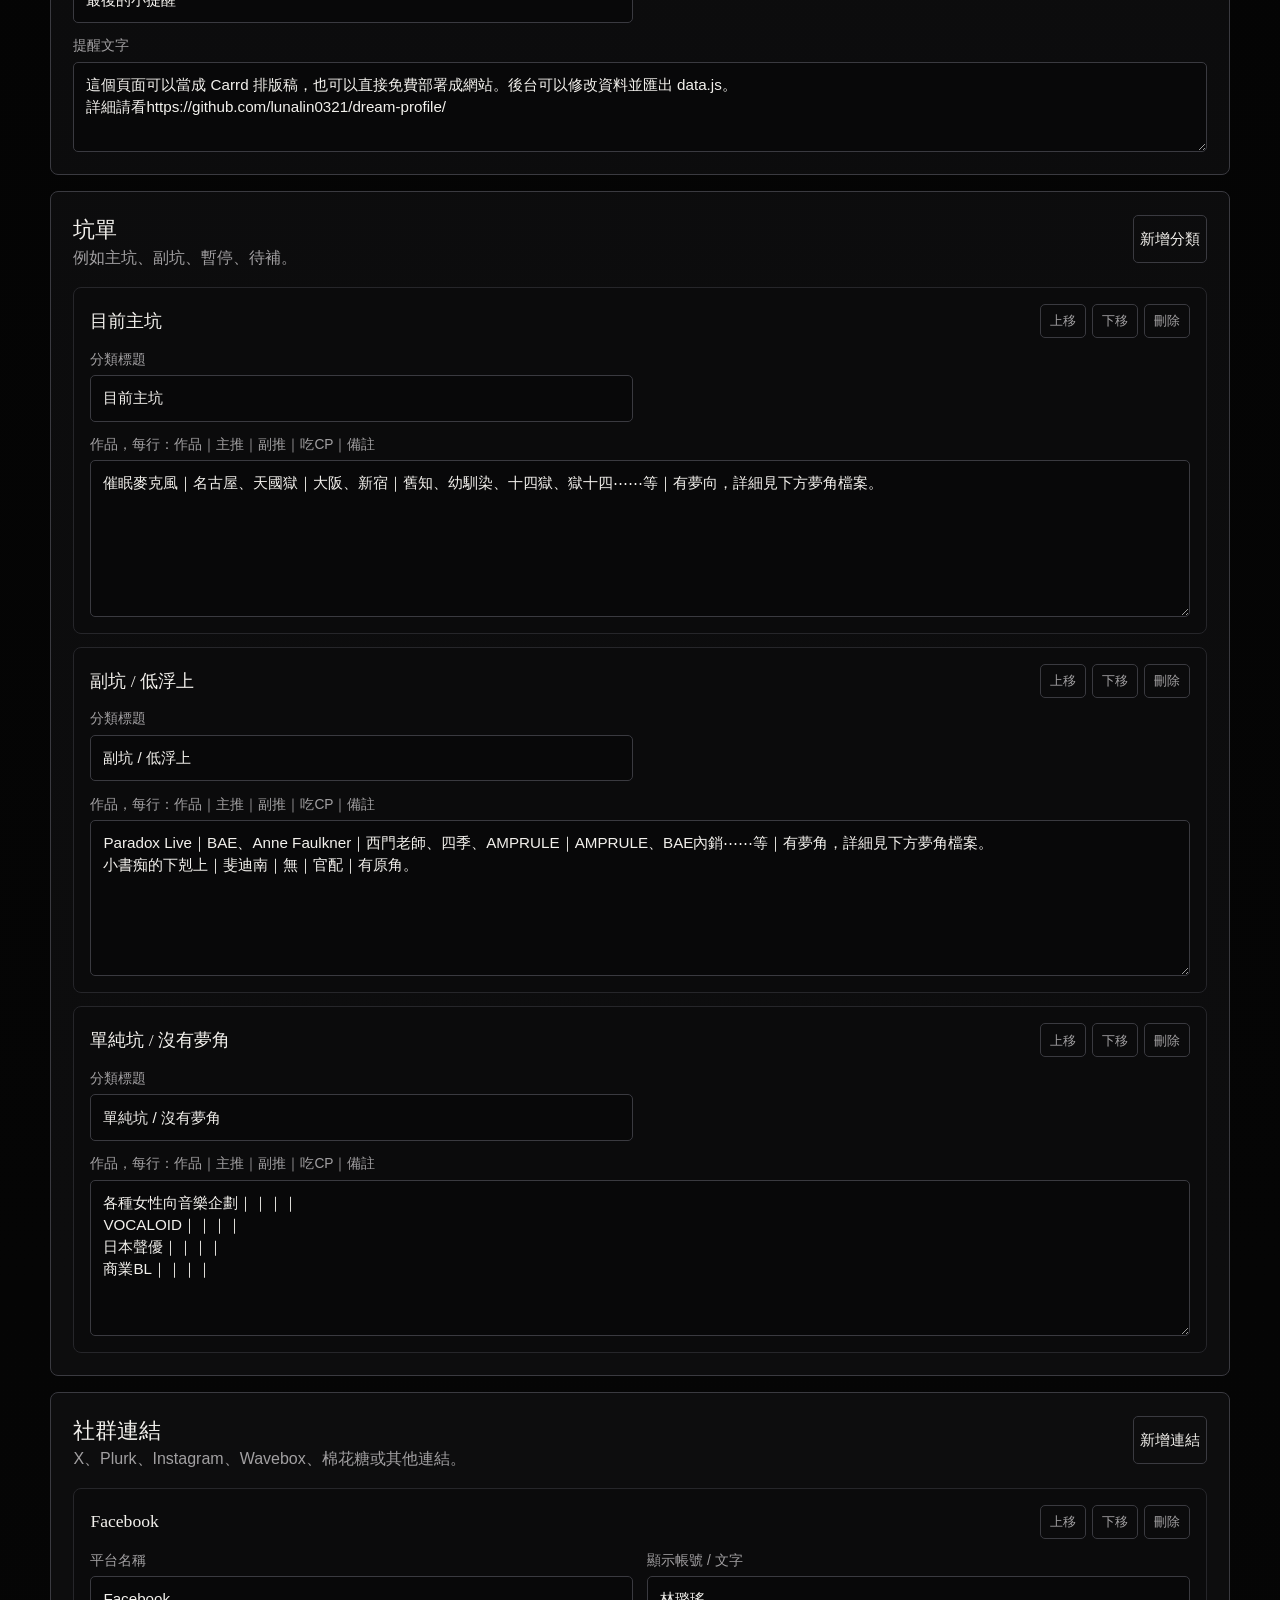
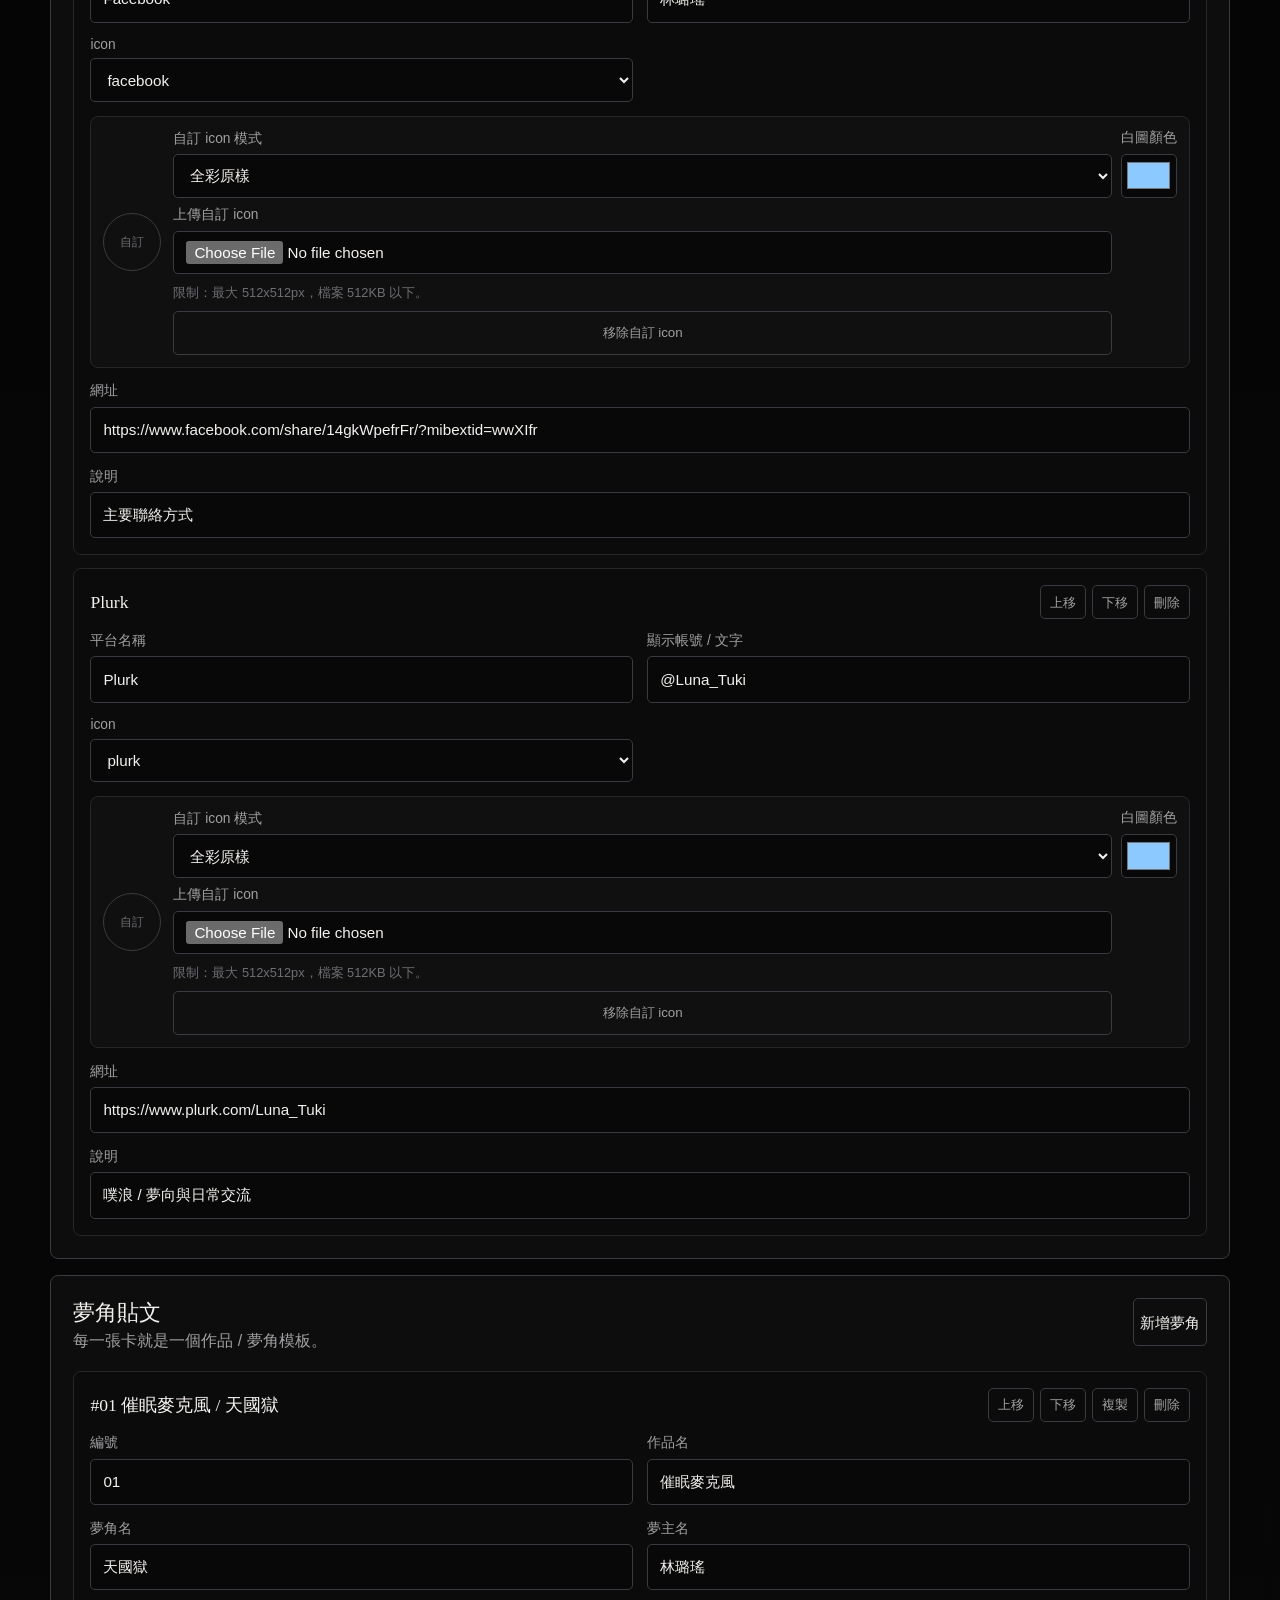
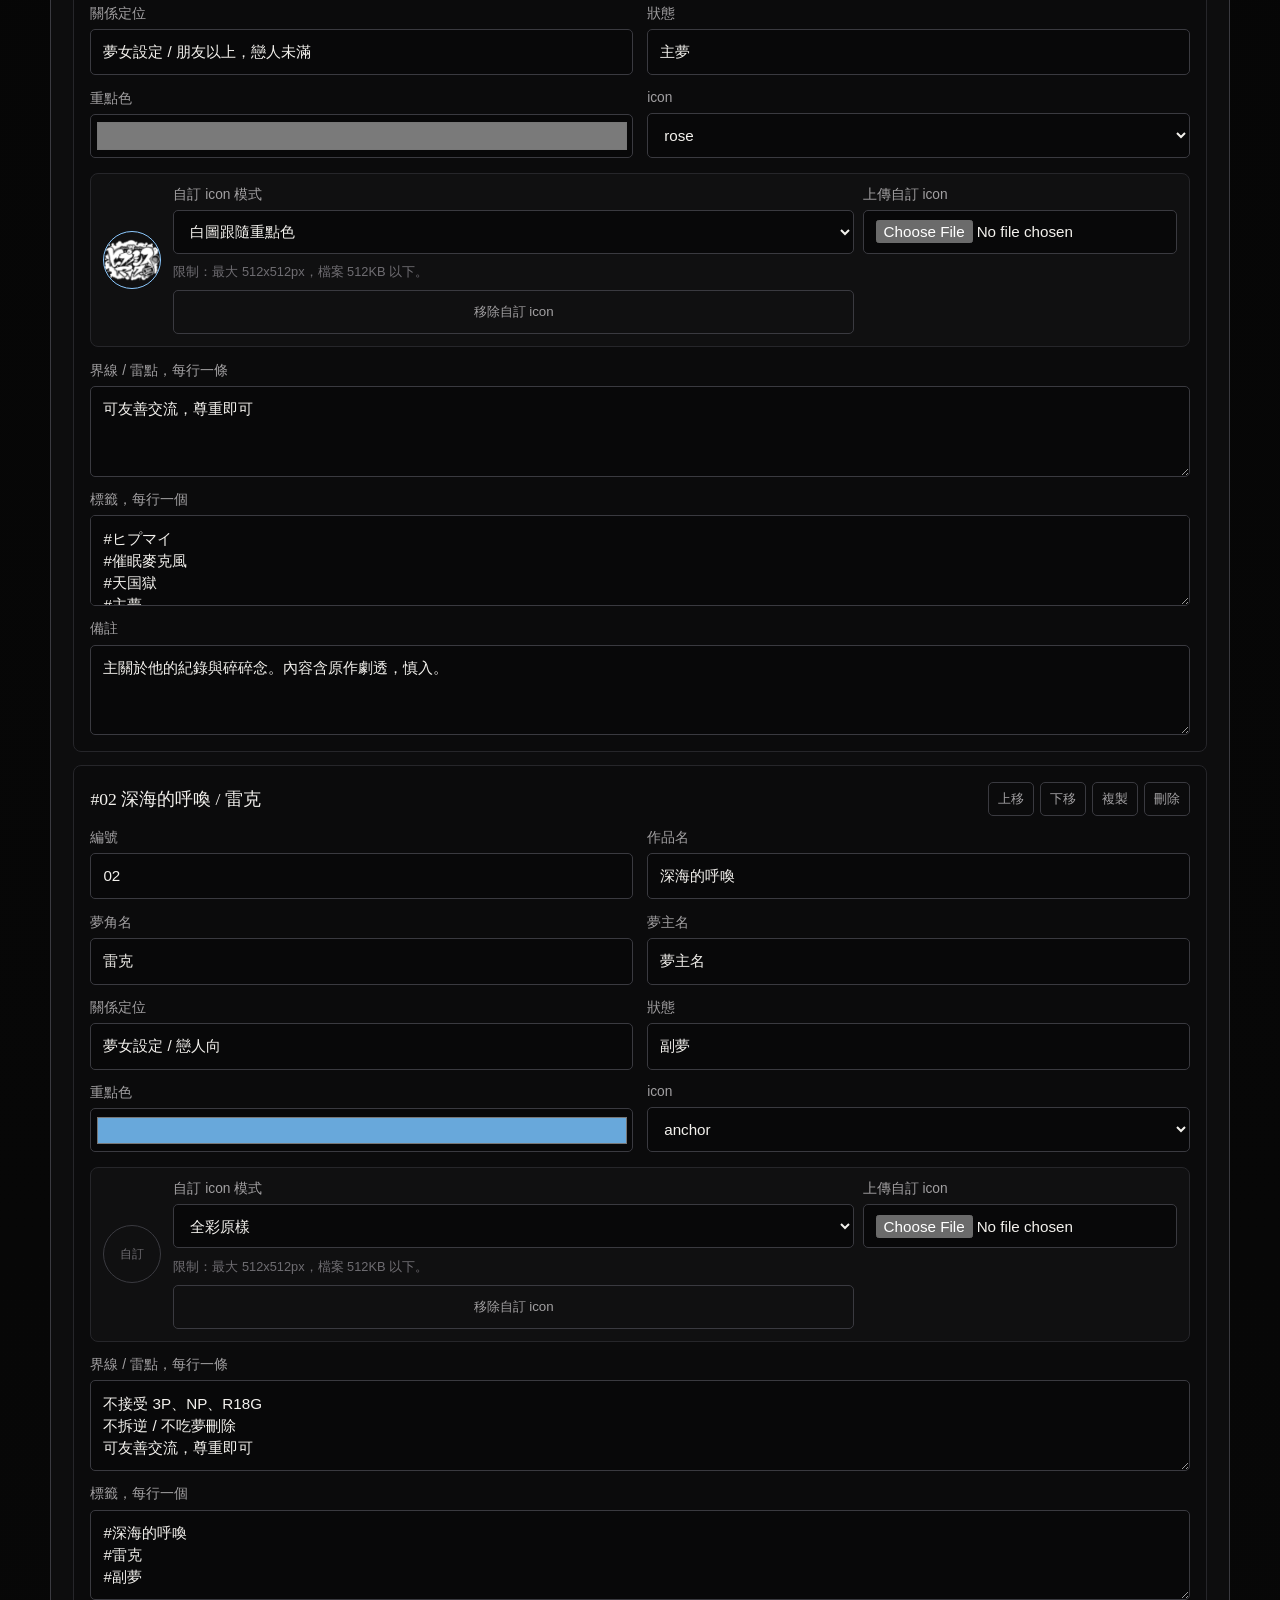
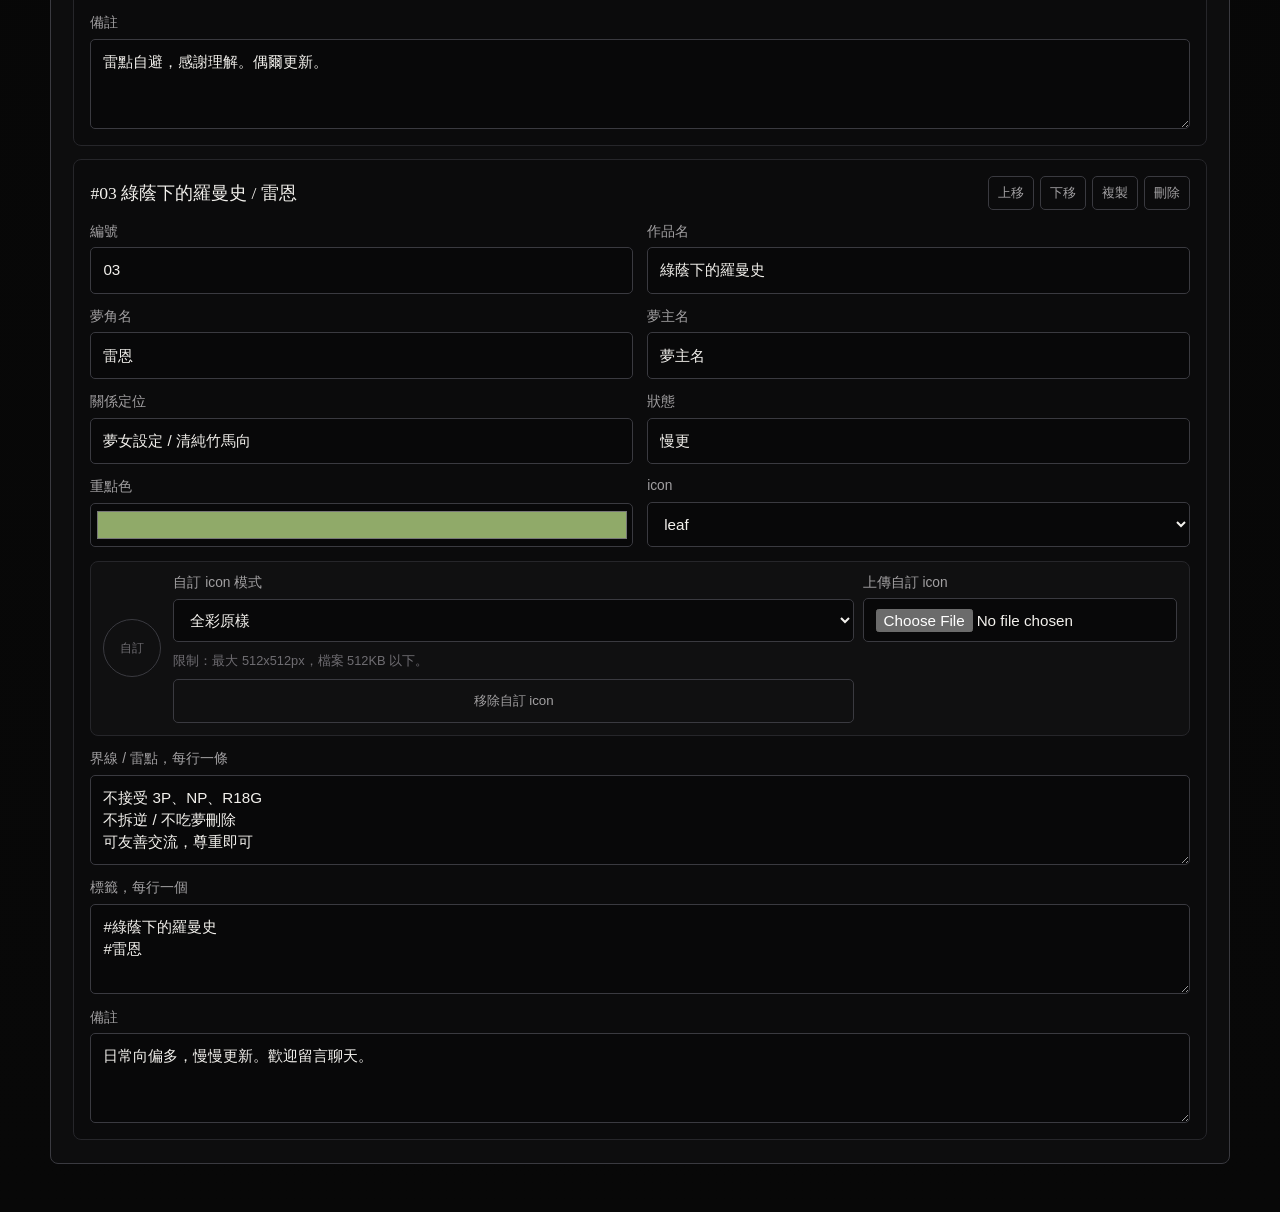
==== commit b3e5949a: "Add social icon color option" ====
--- a/admin.html
+++ b/admin.html
@@ -5,8 +5,8 @@
     <meta name="viewport" content="width=device-width, initial-scale=1" />
     <title>dream.private 後台</title>
     <meta name="robots" content="noindex" />
-    <link rel="stylesheet" href="styles.css?v=20260531-avatar-message" />
-    <link rel="stylesheet" href="admin.css?v=20260531-avatar-message" />
+    <link rel="stylesheet" href="styles.css?v=20260531-social-icon-color" />
+    <link rel="stylesheet" href="admin.css?v=20260531-social-icon-color" />
   </head>
   <body>
     <div class="grain" aria-hidden="true"></div>
@@ -150,6 +150,6 @@
     <div class="toast" role="status" aria-live="polite"></div>
 
     <script src="data.js?v=20260531-contact-import"></script>
-    <script src="admin.js?v=20260531-avatar-message"></script>
+    <script src="admin.js?v=20260531-social-icon-color"></script>
   </body>
 </html>
--- a/styles.css
+++ b/styles.css
@@ -518,7 +518,7 @@
   place-items: center;
   border: 1px solid var(--line-strong);
   border-radius: 50%;
-  color: var(--accent);
+  color: var(--social-icon-color, var(--accent));
 }
 
 .social-card h3 {
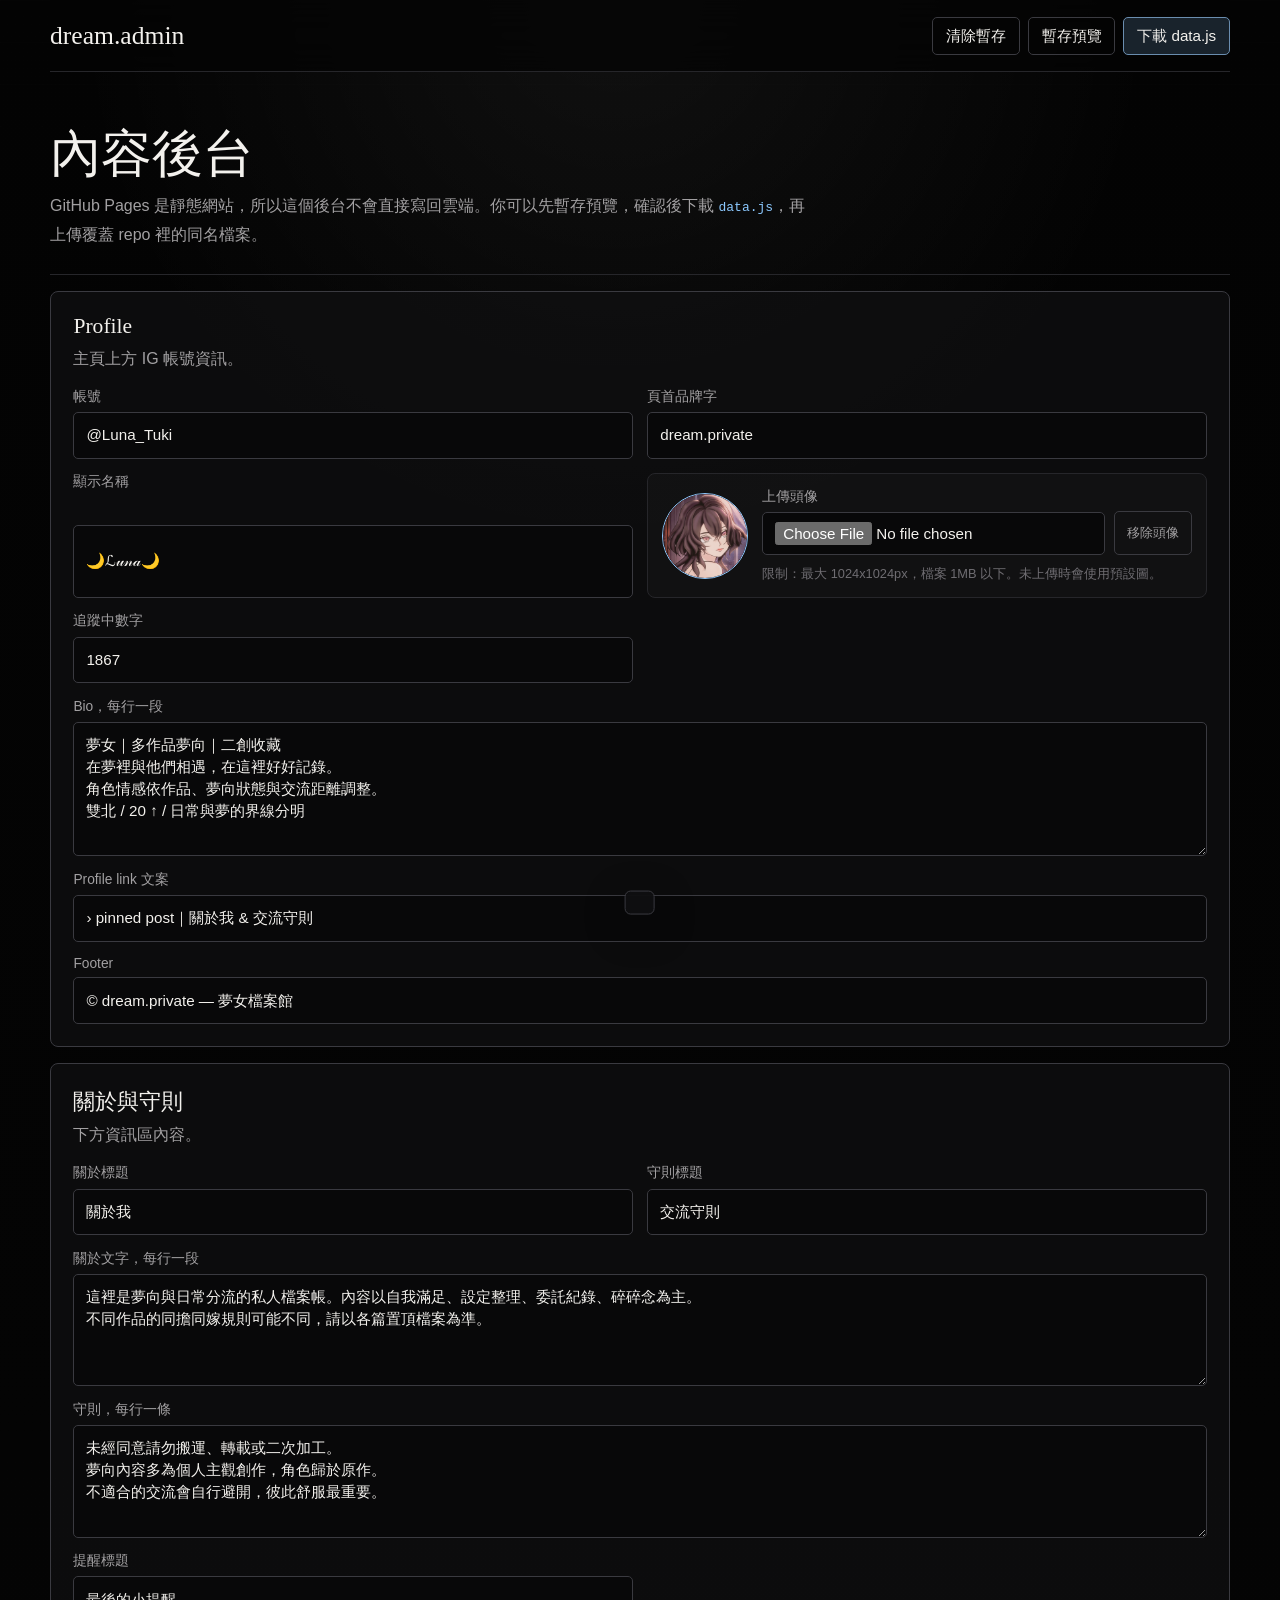
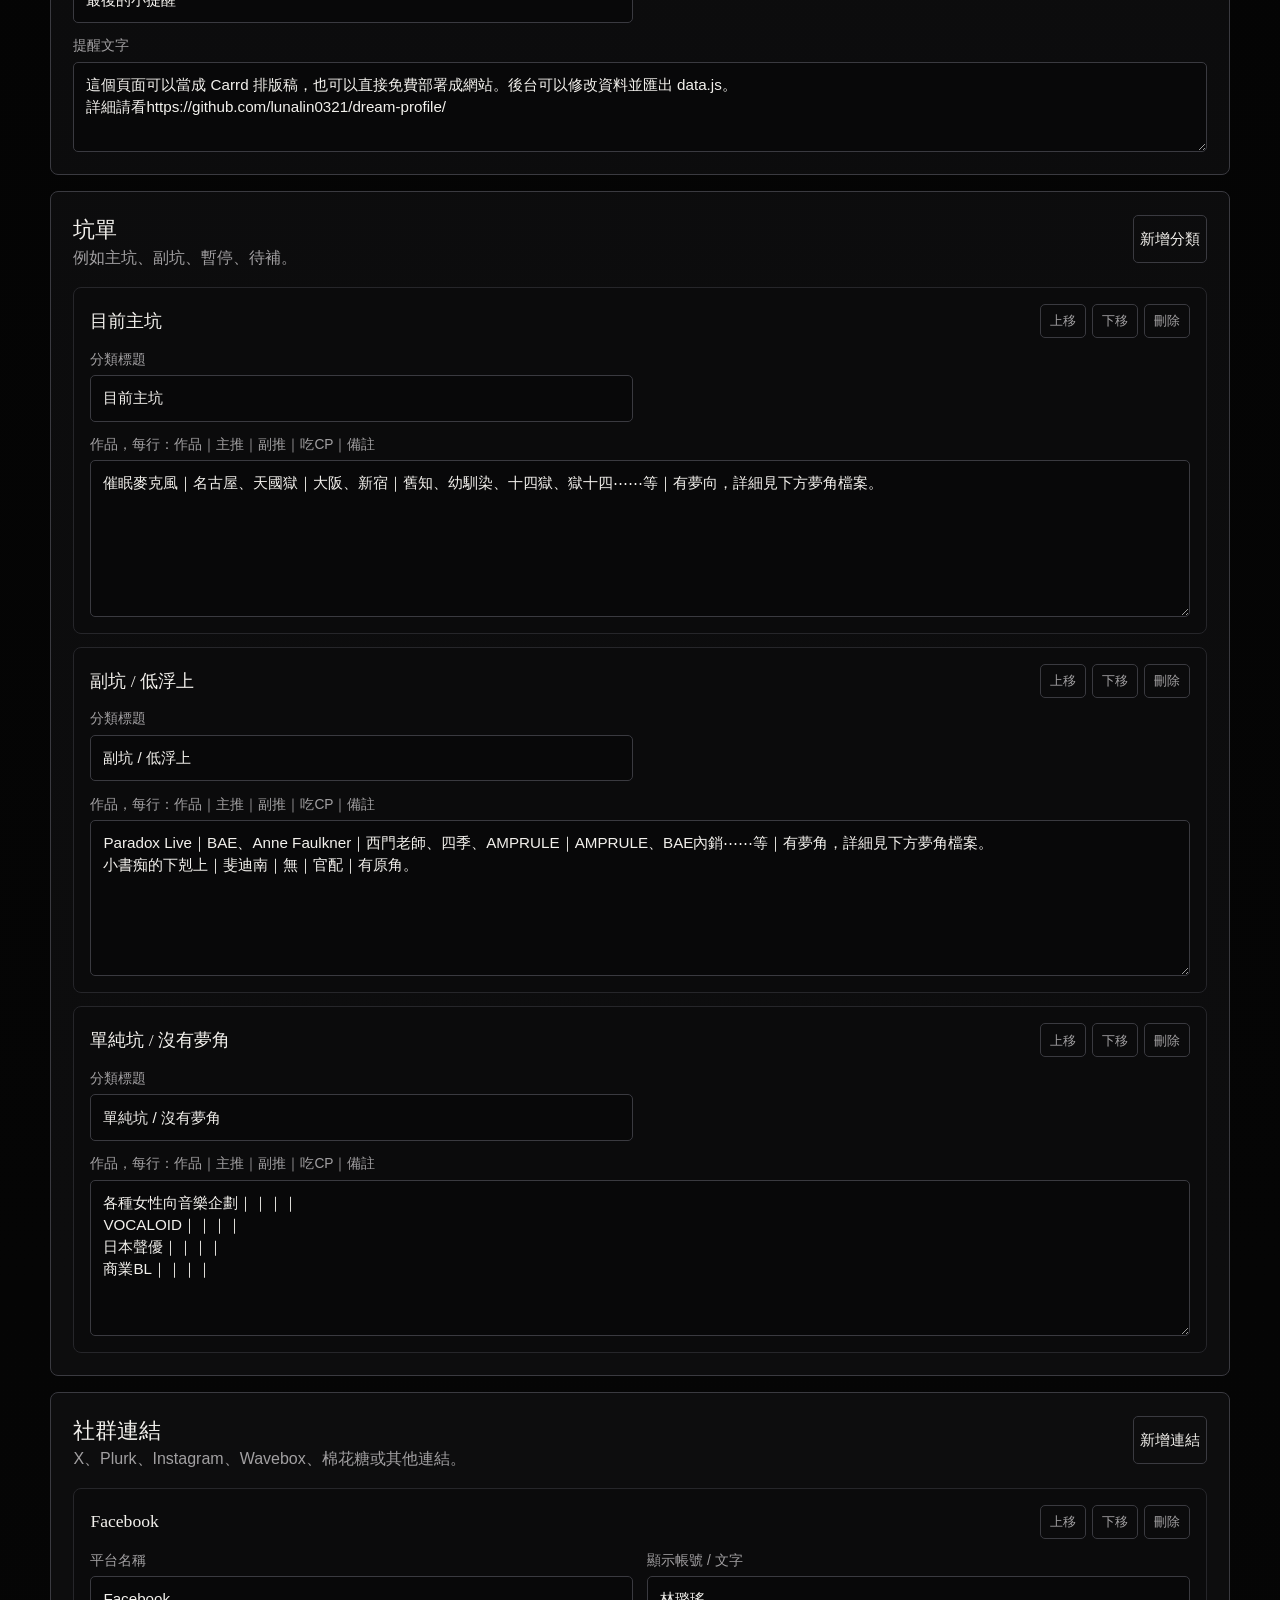
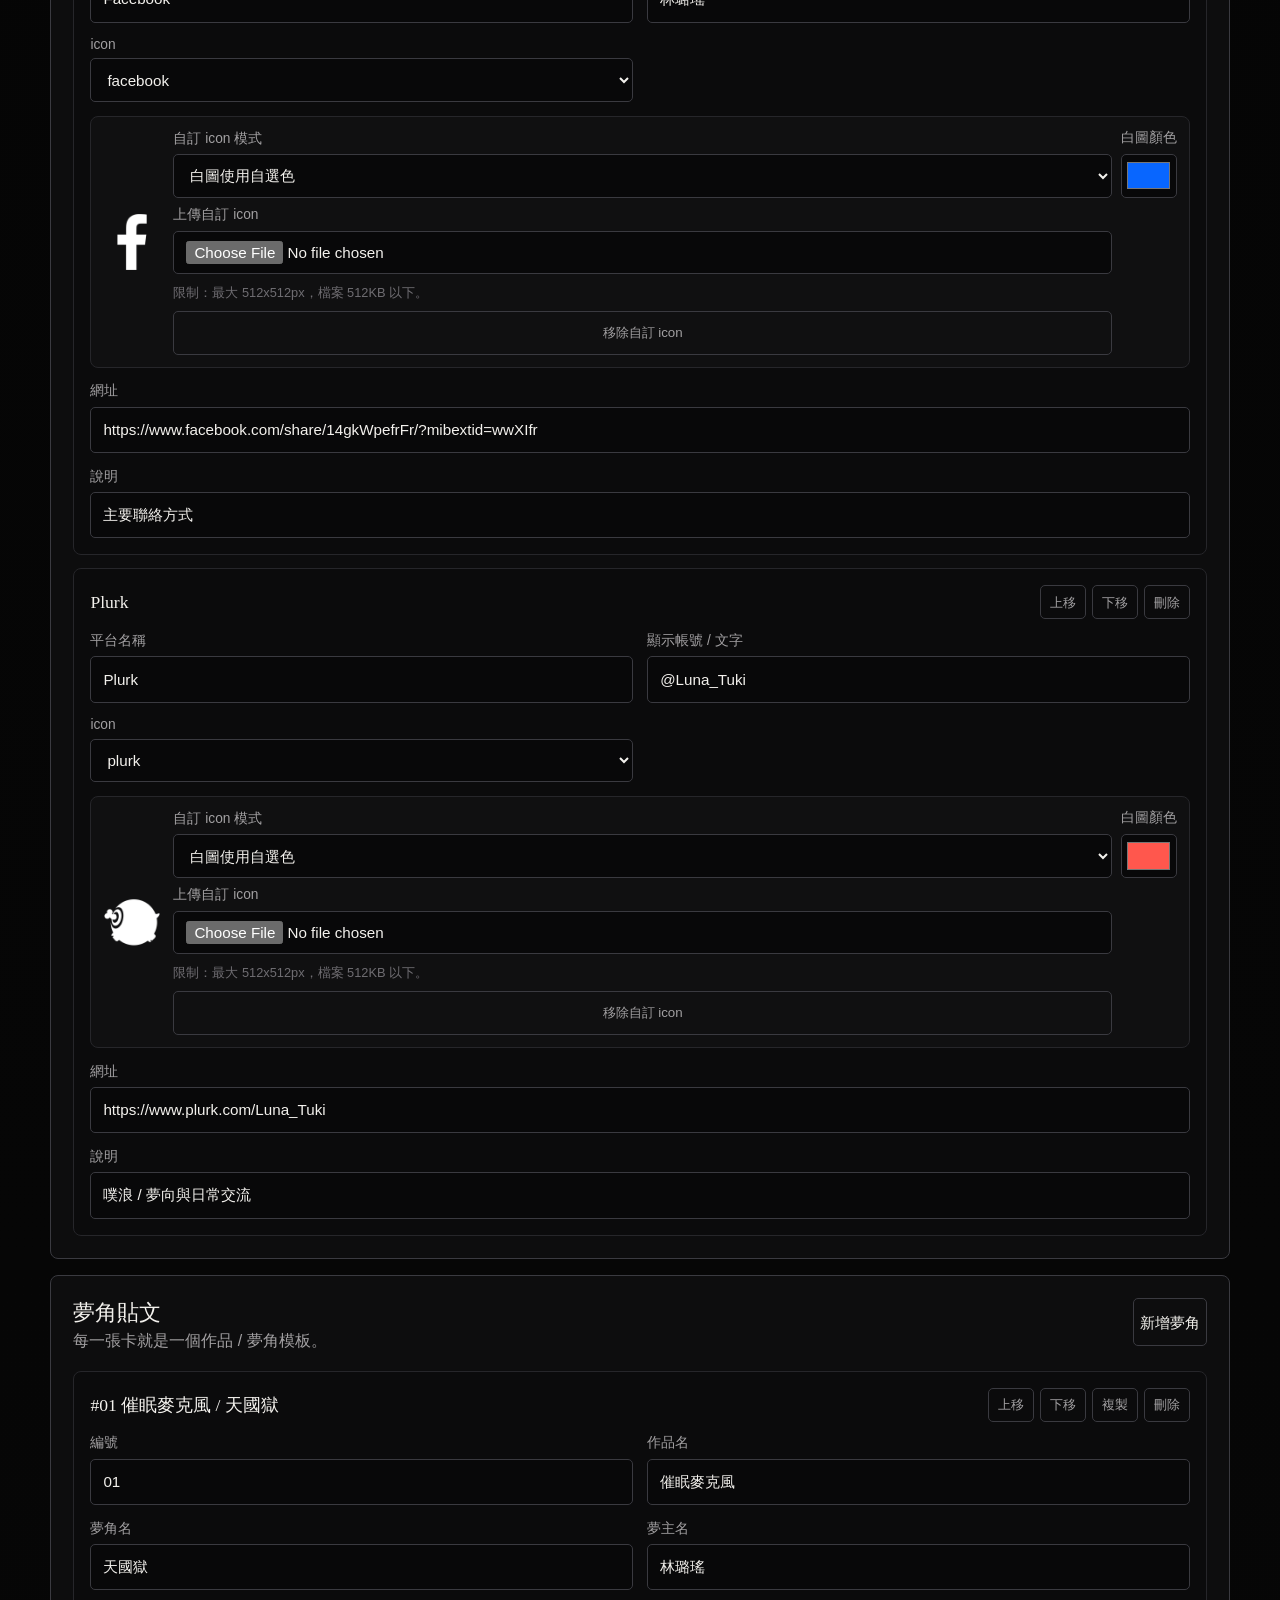
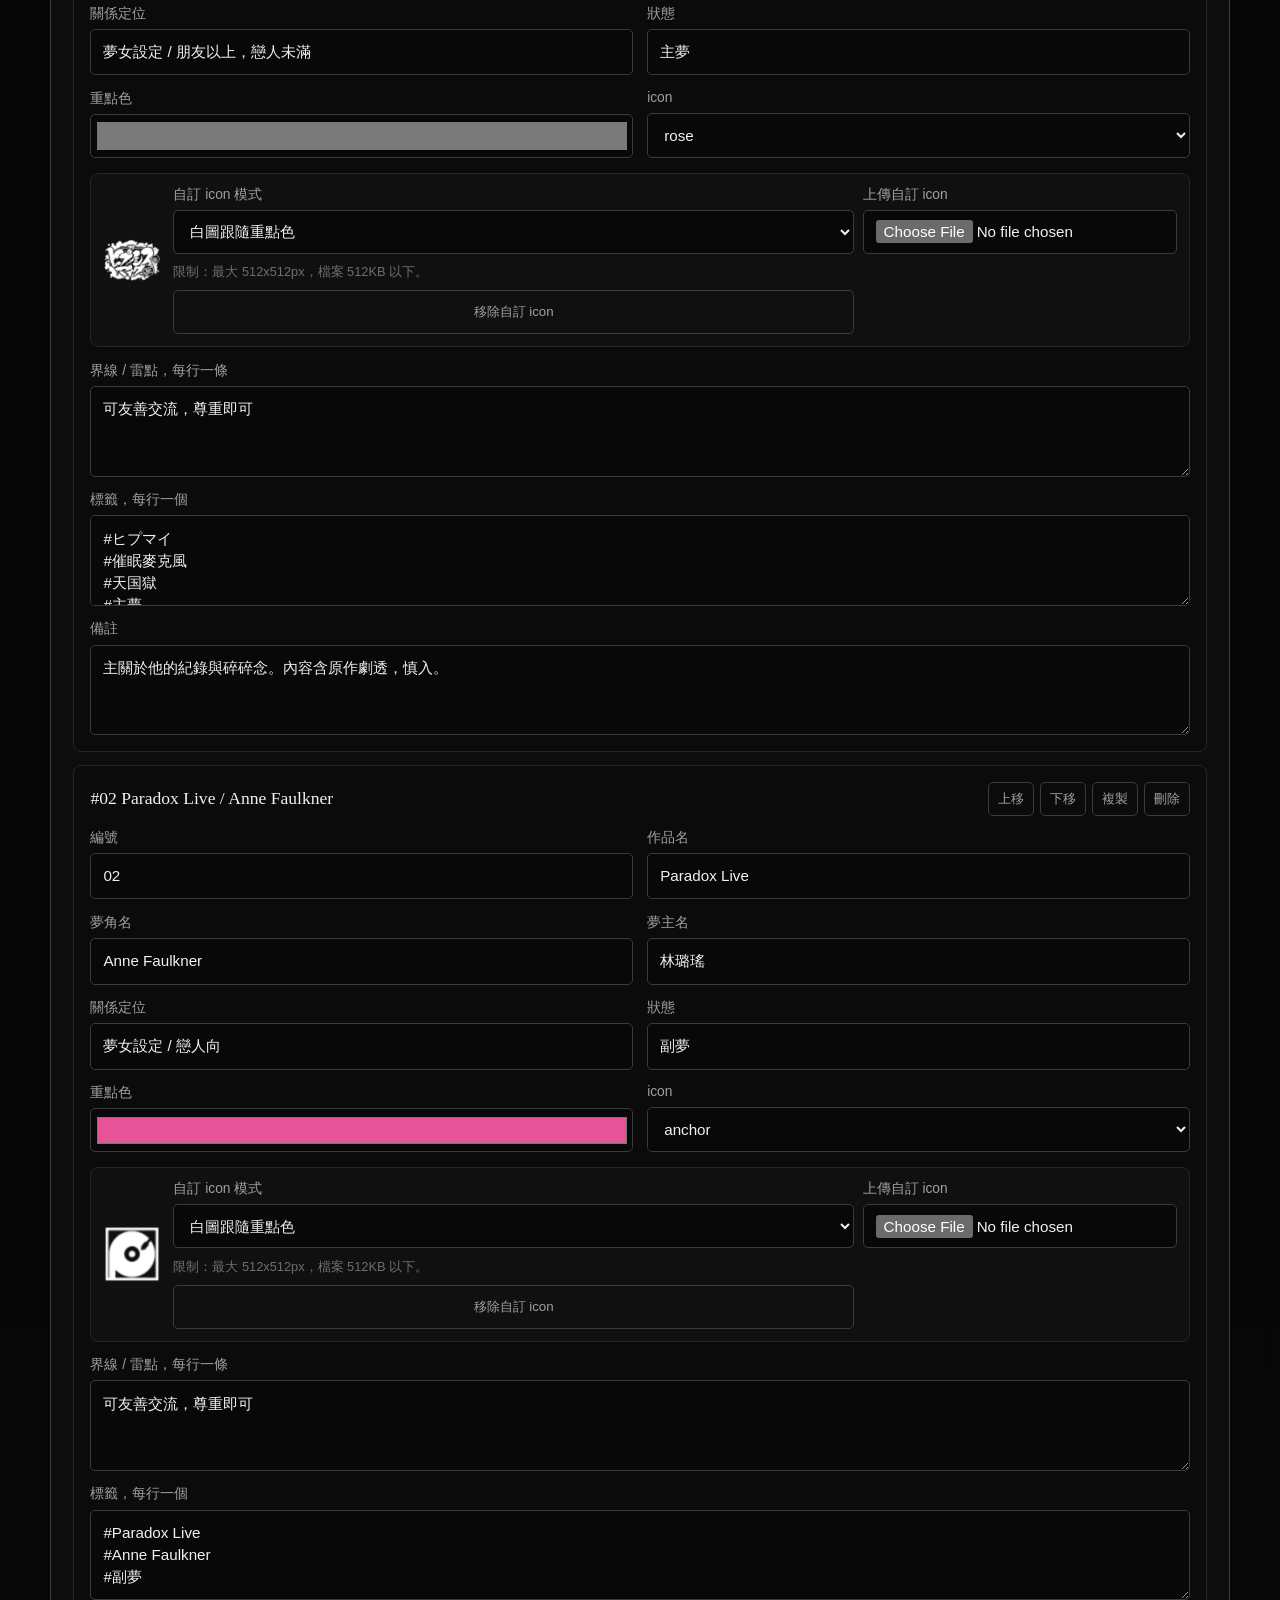
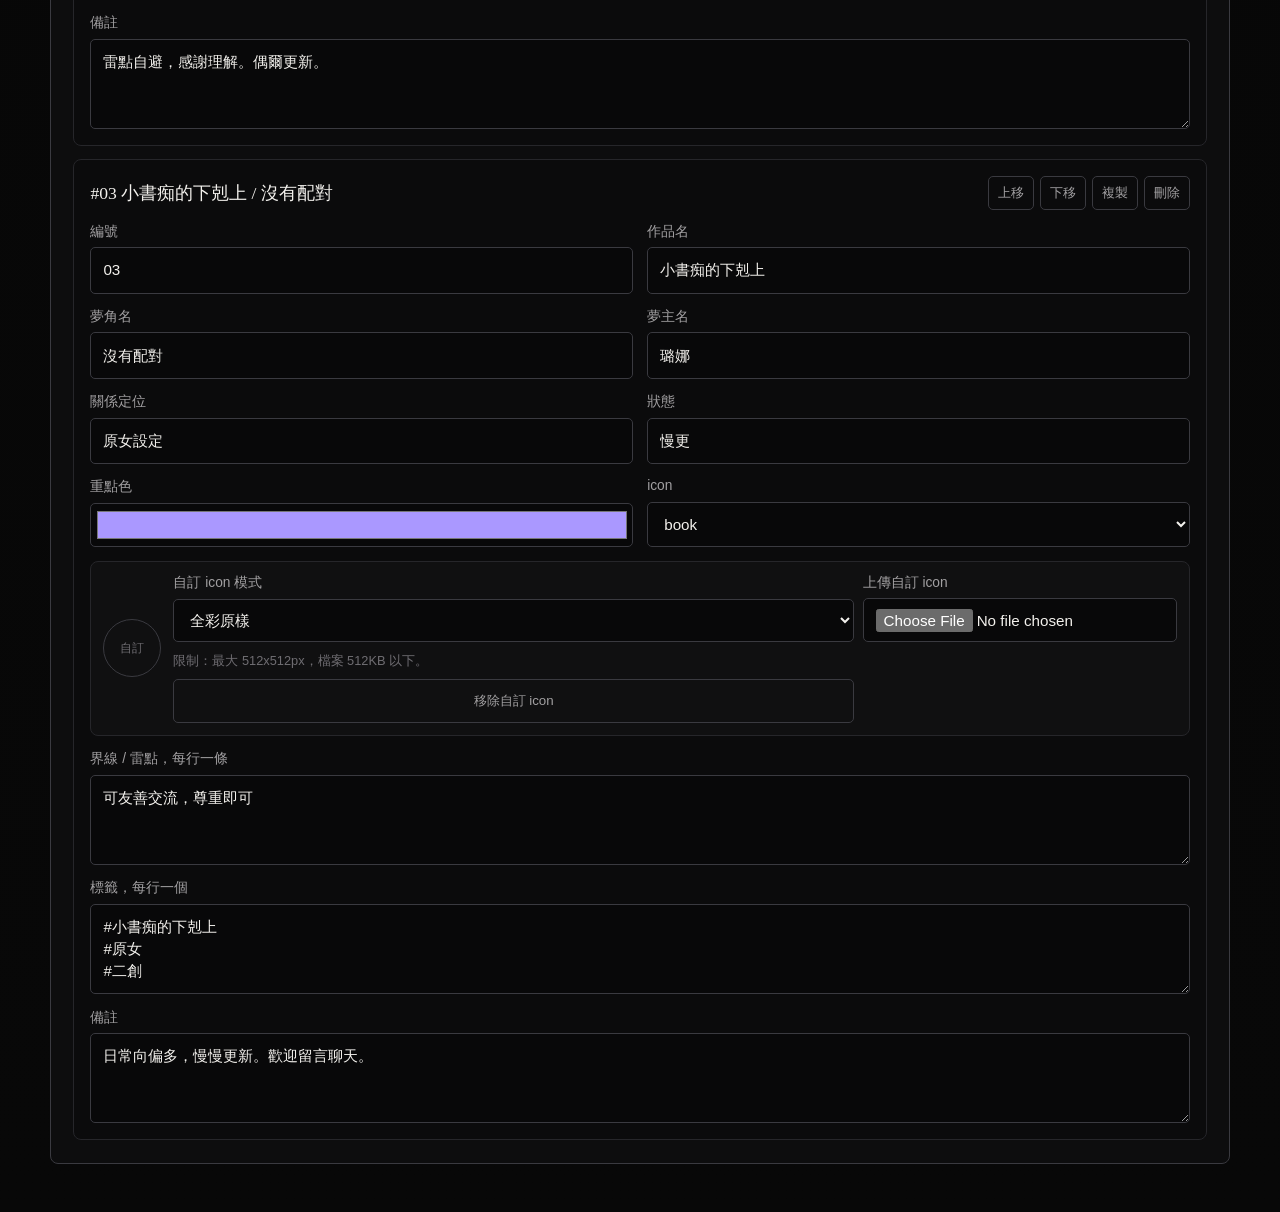
==== commit 0a12d683: "Render social theme color from icon color" ====
--- a/admin.html
+++ b/admin.html
@@ -5,8 +5,8 @@
     <meta name="viewport" content="width=device-width, initial-scale=1" />
     <title>dream.private 後台</title>
     <meta name="robots" content="noindex" />
-    <link rel="stylesheet" href="styles.css?v=20260531-social-icon-color" />
-    <link rel="stylesheet" href="admin.css?v=20260531-social-icon-color" />
+    <link rel="stylesheet" href="styles.css?v=20260531-social-theme-color" />
+    <link rel="stylesheet" href="admin.css?v=20260531-social-theme-color" />
   </head>
   <body>
     <div class="grain" aria-hidden="true"></div>
@@ -150,6 +150,6 @@
     <div class="toast" role="status" aria-live="polite"></div>
 
     <script src="data.js?v=20260531-contact-import"></script>
-    <script src="admin.js?v=20260531-social-icon-color"></script>
+    <script src="admin.js?v=20260531-social-theme-color"></script>
   </body>
 </html>
--- a/styles.css
+++ b/styles.css
@@ -61,8 +61,8 @@
   display: block;
   width: 100%;
   height: 100%;
-  object-fit: cover;
-  border-radius: inherit;
+  object-fit: contain;
+  border-radius: 0;
 }
 
 .custom-icon-mask {
@@ -501,13 +501,13 @@
   border-radius: var(--radius);
   padding: 1rem;
   background:
-    linear-gradient(145deg, var(--accent-soft), transparent 46%),
+    linear-gradient(145deg, color-mix(in srgb, var(--social-icon-color, var(--accent)) 16%, transparent), transparent 46%),
     rgba(16, 16, 18, 0.72);
 }
 
 .social-card:hover,
 .social-card:focus-visible {
-  border-color: var(--accent);
+  border-color: var(--social-icon-color, var(--accent));
   outline: 0;
 }
 
@@ -521,6 +521,11 @@
   color: var(--social-icon-color, var(--accent));
 }
 
+.social-card span.has-custom-icon {
+  border-color: transparent;
+  border-radius: 0;
+}
+
 .social-card h3 {
   font-family: var(--serif);
   font-size: 1.2rem;
@@ -529,7 +534,7 @@
 }
 
 .social-card .handle {
-  color: var(--accent);
+  color: var(--social-icon-color, var(--accent));
   font-size: 0.92rem;
 }
 
@@ -630,7 +635,7 @@
 .card-title .custom-icon {
   width: 2.2rem;
   height: 2.2rem;
-  border-radius: 50%;
+  border-radius: 0;
 }
 
 .card-title h3 {
--- a/admin.css
+++ b/admin.css
@@ -238,11 +238,12 @@
 .custom-icon-preview img {
   width: 100%;
   height: 100%;
-  object-fit: cover;
+  object-fit: contain;
 }
 
 .custom-icon-preview.has-image {
-  border-color: var(--accent);
+  border-color: transparent;
+  border-radius: 0;
 }
 
 .custom-icon-controls {
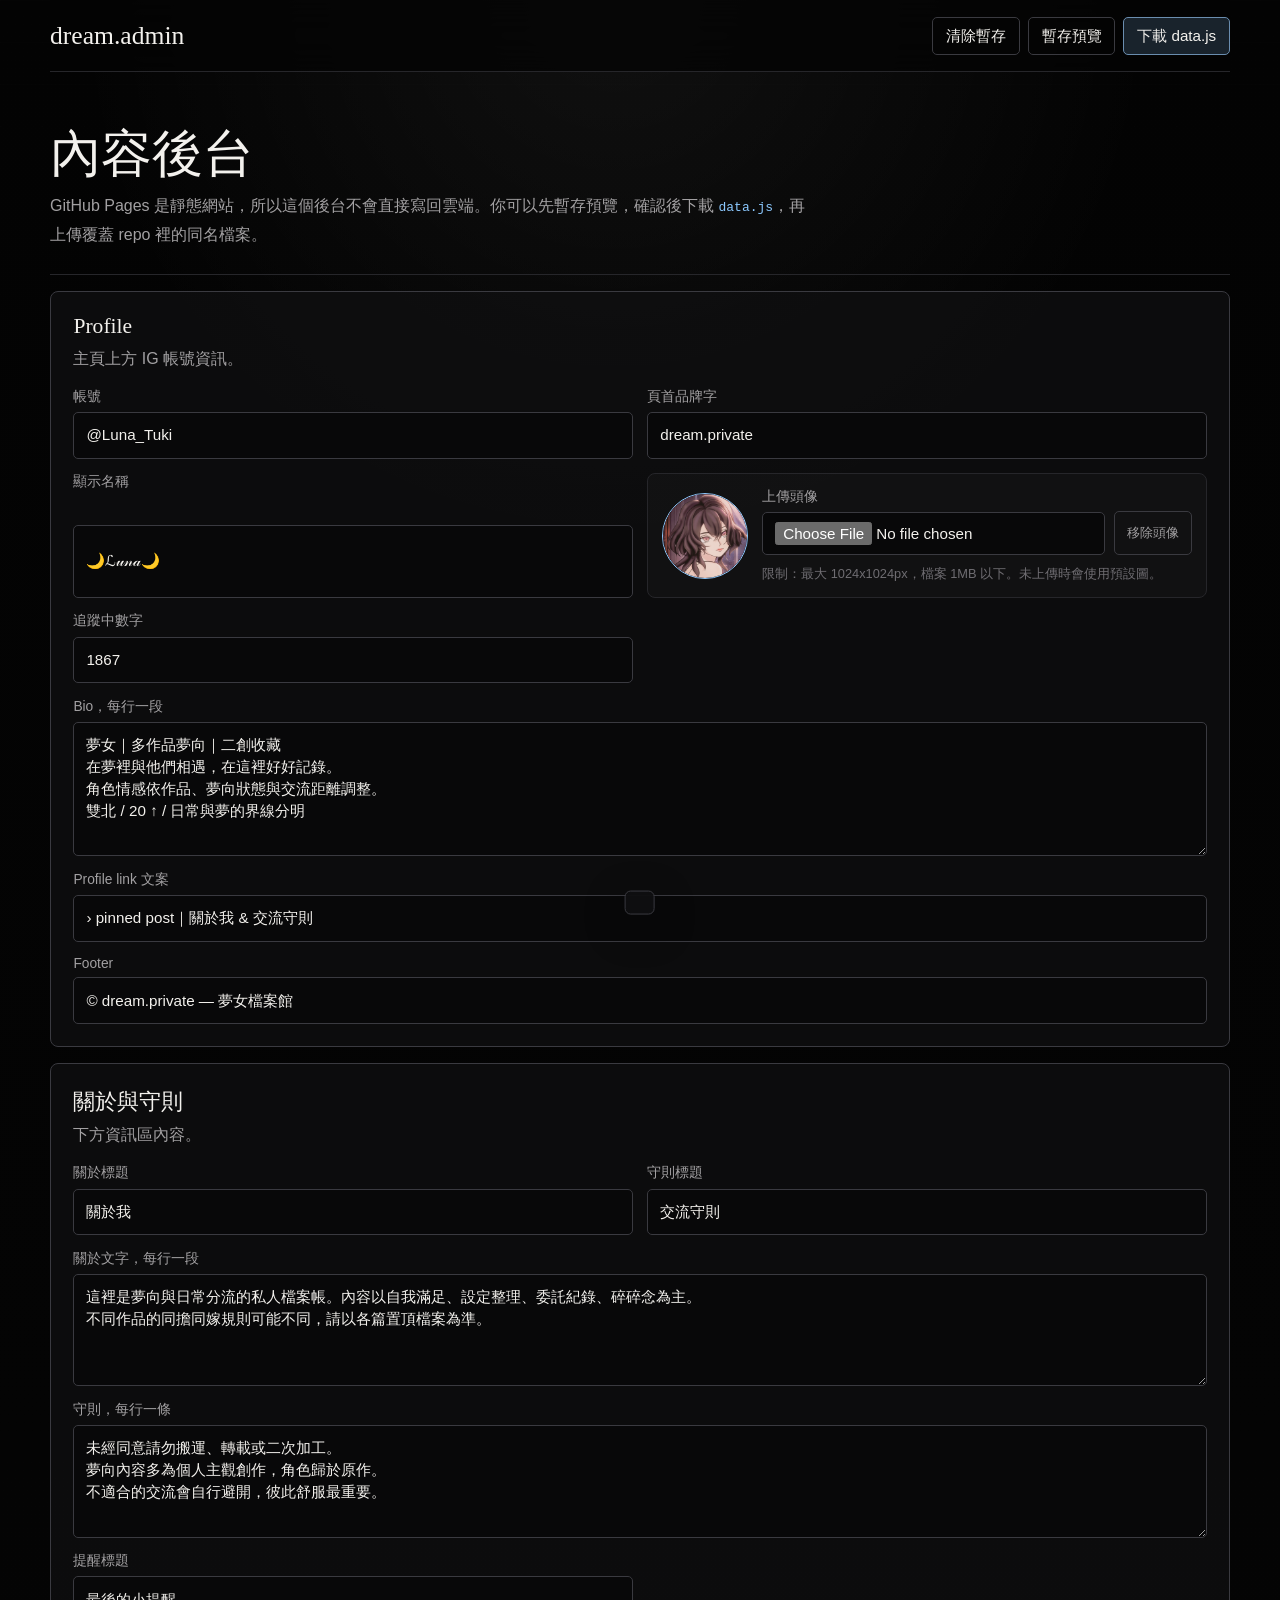
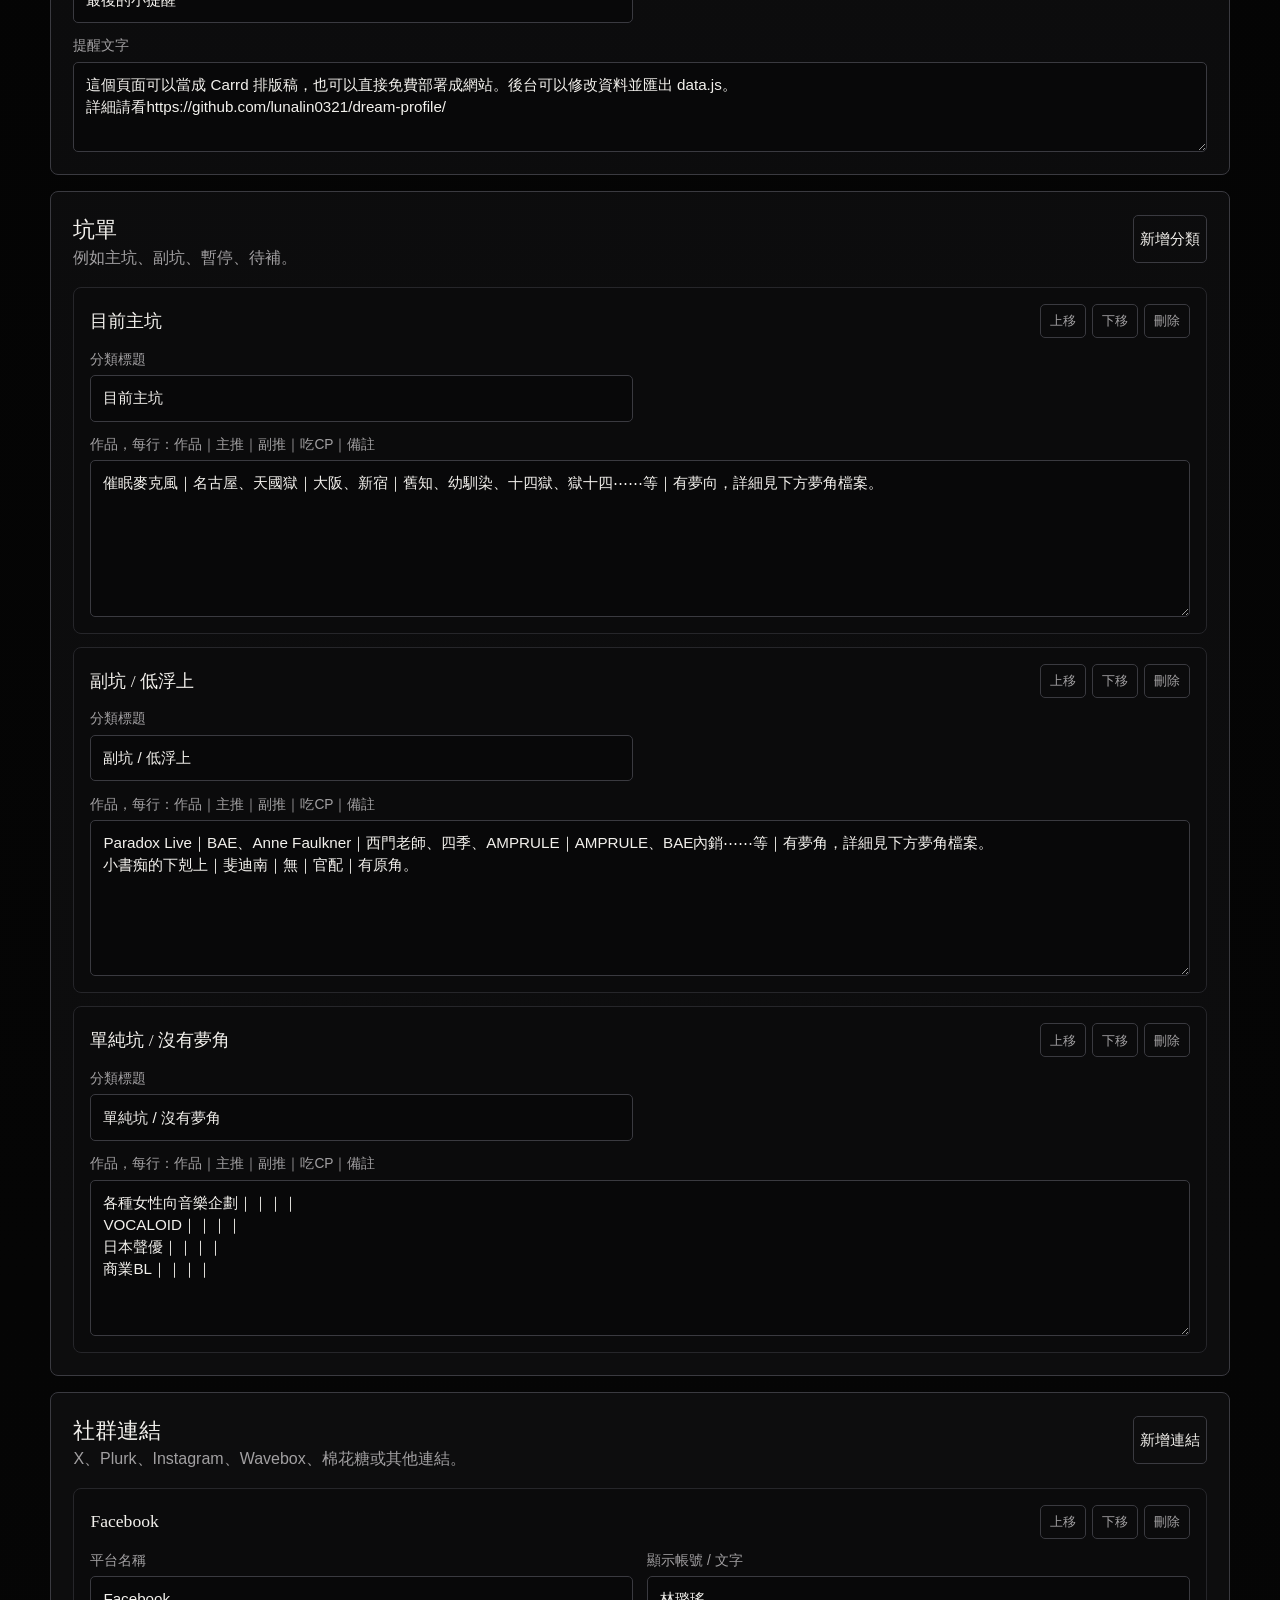
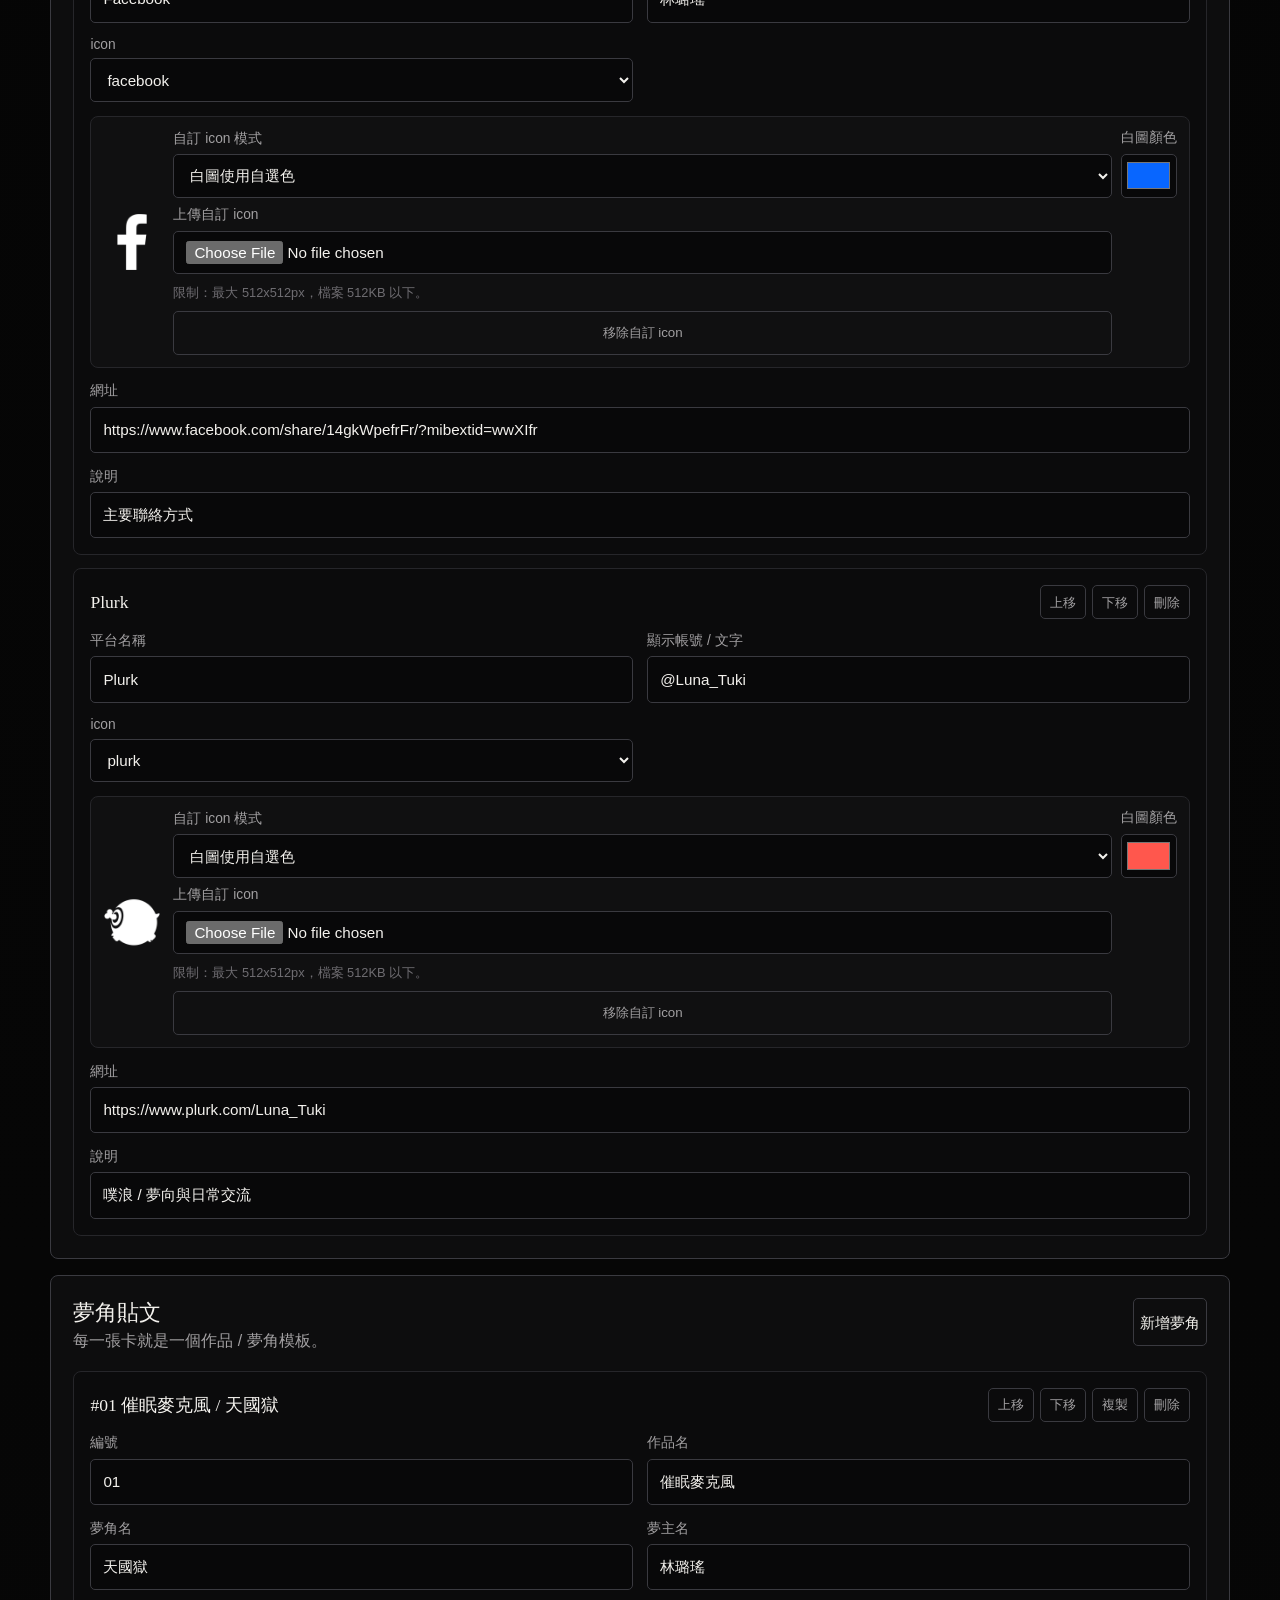
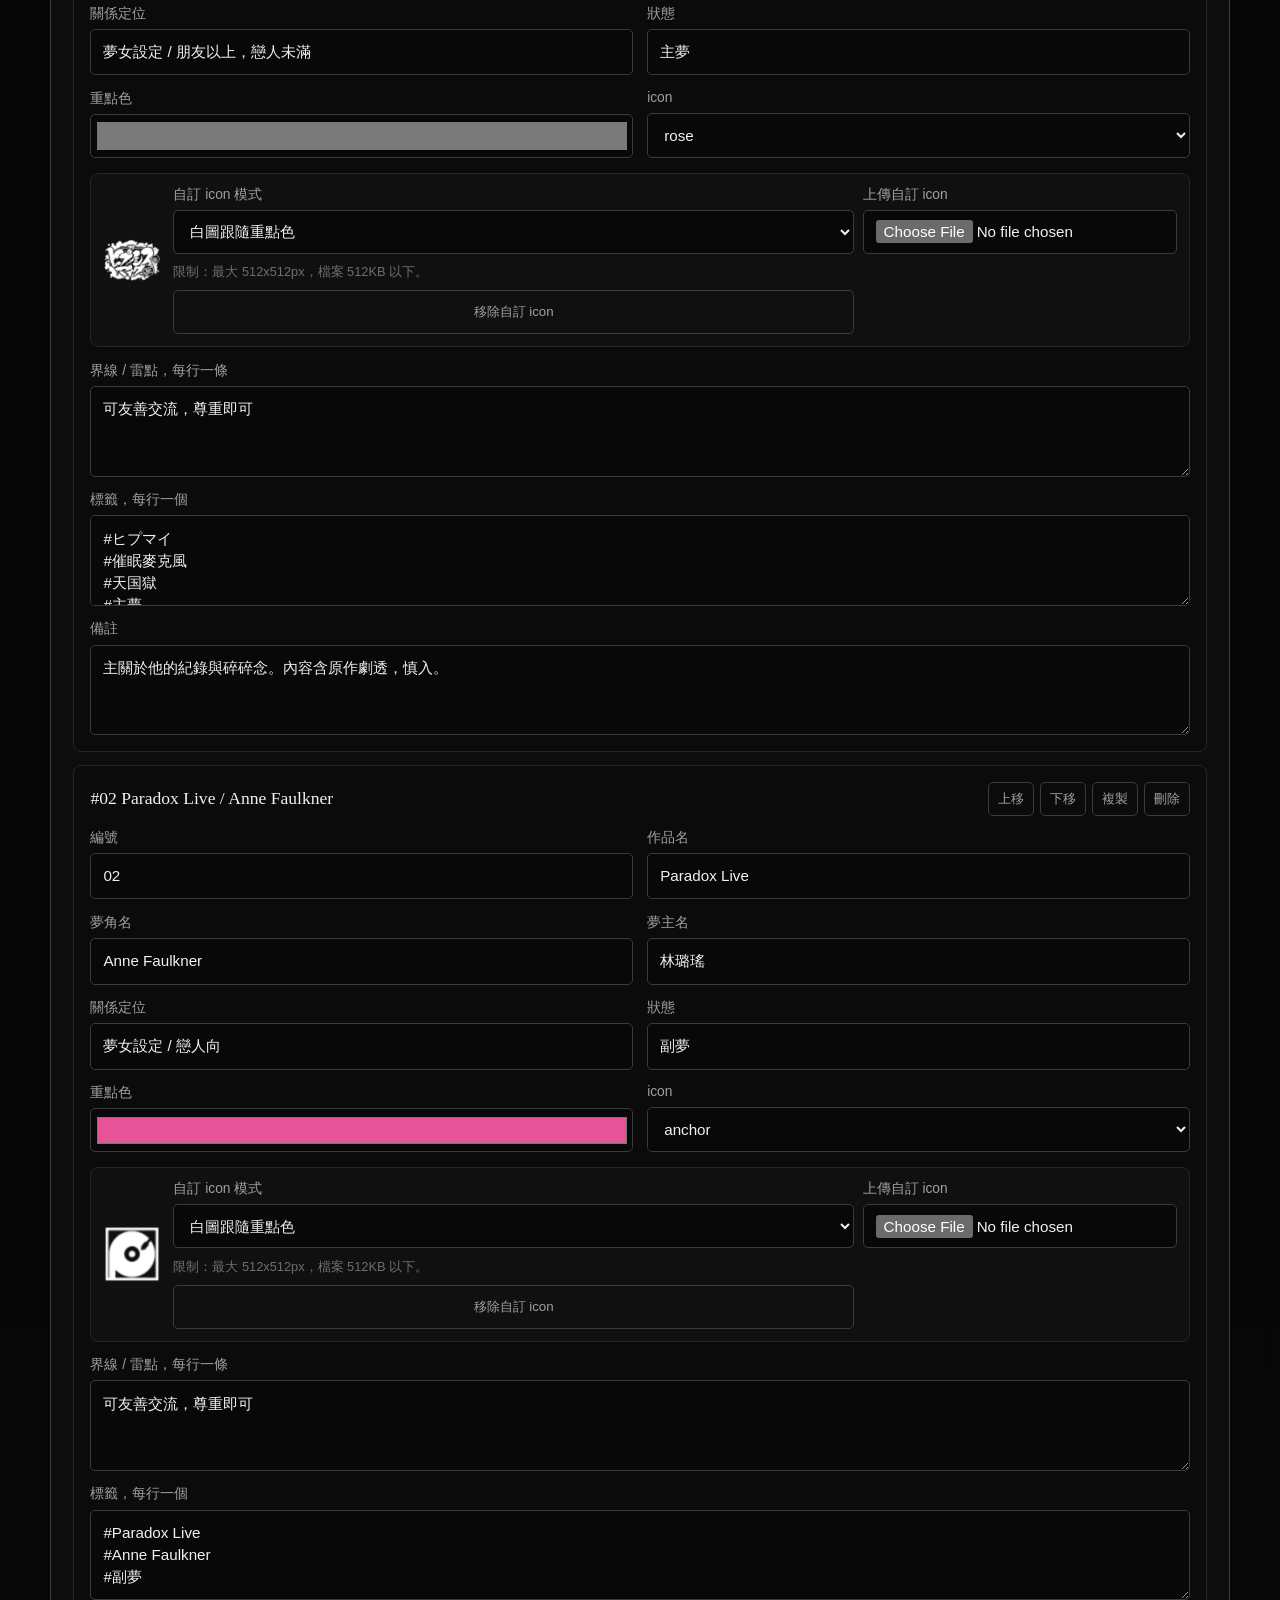
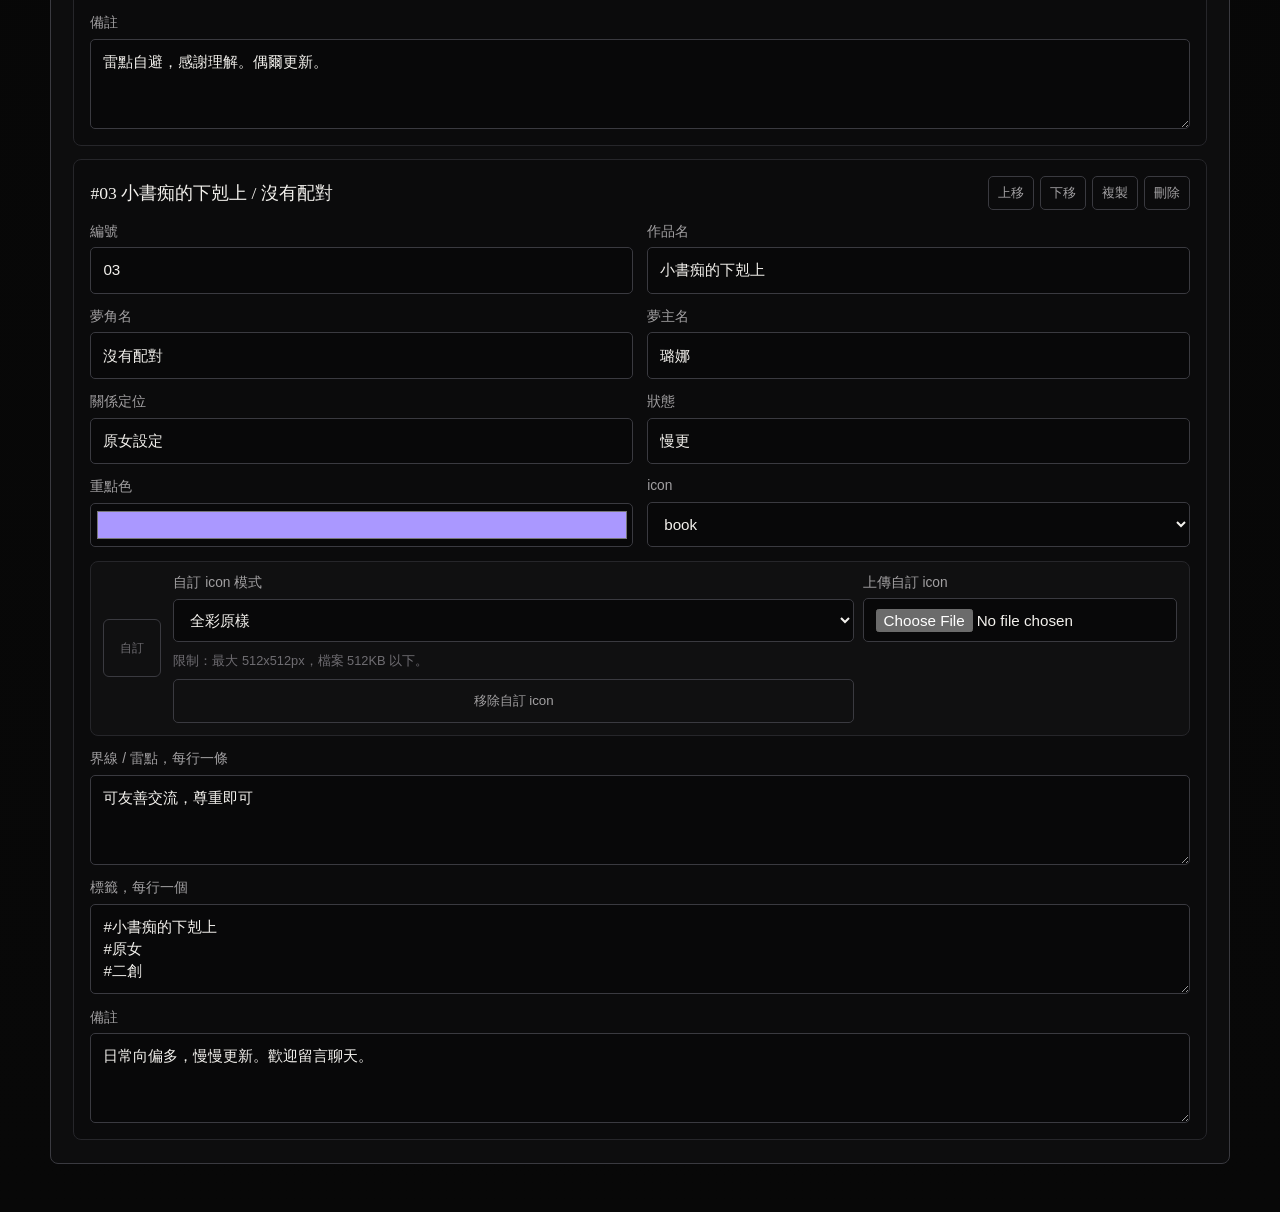
==== commit 47cb5cb0: "Keep avatar round and unround other icons" ====
--- a/admin.html
+++ b/admin.html
@@ -5,8 +5,8 @@
     <meta name="viewport" content="width=device-width, initial-scale=1" />
     <title>dream.private 後台</title>
     <meta name="robots" content="noindex" />
-    <link rel="stylesheet" href="styles.css?v=20260531-social-theme-color" />
-    <link rel="stylesheet" href="admin.css?v=20260531-social-theme-color" />
+    <link rel="stylesheet" href="styles.css?v=20260531-icon-no-circle" />
+    <link rel="stylesheet" href="admin.css?v=20260531-icon-no-circle" />
   </head>
   <body>
     <div class="grain" aria-hidden="true"></div>
@@ -150,6 +150,6 @@
     <div class="toast" role="status" aria-live="polite"></div>
 
     <script src="data.js?v=20260531-contact-import"></script>
-    <script src="admin.js?v=20260531-social-theme-color"></script>
+    <script src="admin.js?v=20260531-icon-no-circle"></script>
   </body>
 </html>
--- a/styles.css
+++ b/styles.css
@@ -343,7 +343,7 @@
   display: grid;
   place-items: center;
   border: 1px solid var(--line-strong);
-  border-radius: 50%;
+  border-radius: 6px;
   background: radial-gradient(circle at 50% 35%, rgba(255,255,255,.06), transparent 55%);
 }
 
@@ -517,7 +517,7 @@
   display: grid;
   place-items: center;
   border: 1px solid var(--line-strong);
-  border-radius: 50%;
+  border-radius: 6px;
   color: var(--social-icon-color, var(--accent));
 }
 
--- a/admin.css
+++ b/admin.css
@@ -229,7 +229,7 @@
   display: grid;
   place-items: center;
   border: 1px solid var(--line-strong);
-  border-radius: 50%;
+  border-radius: 6px;
   color: var(--dim);
   font-size: 0.78rem;
   overflow: hidden;
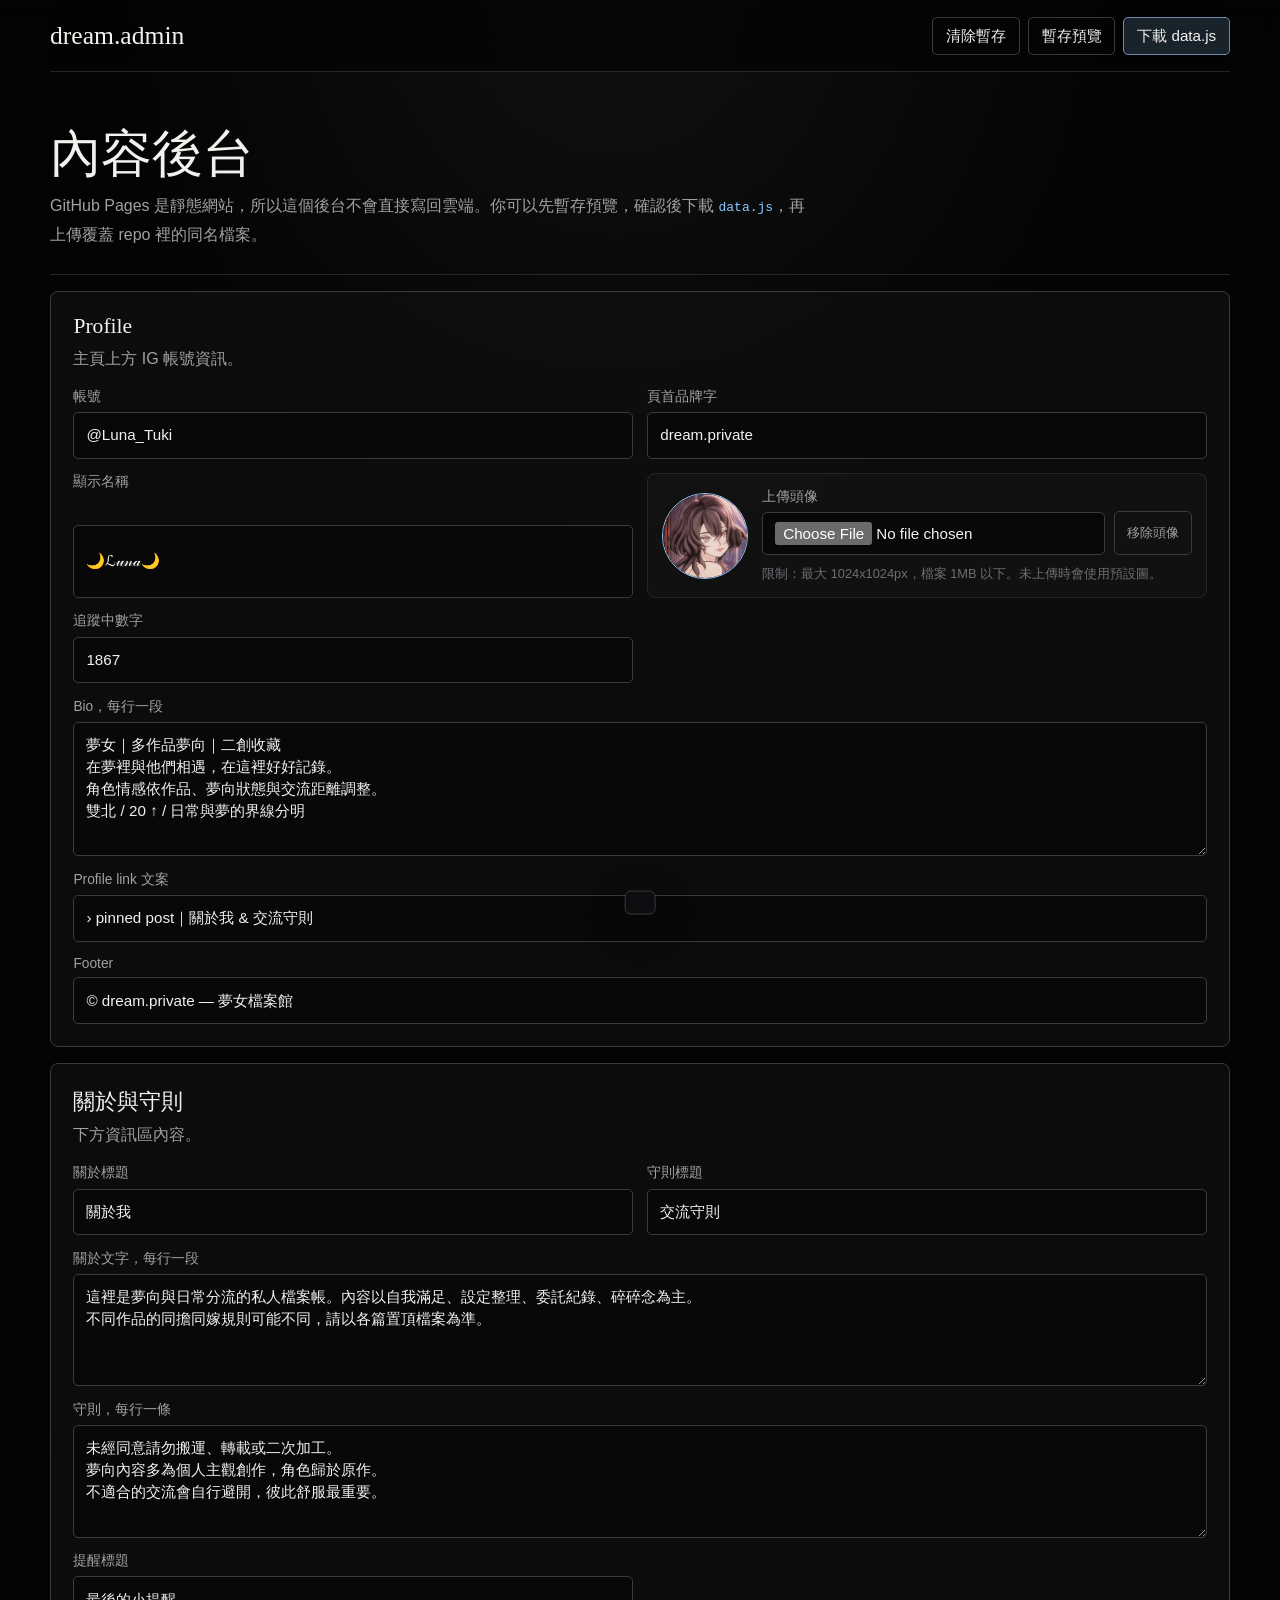
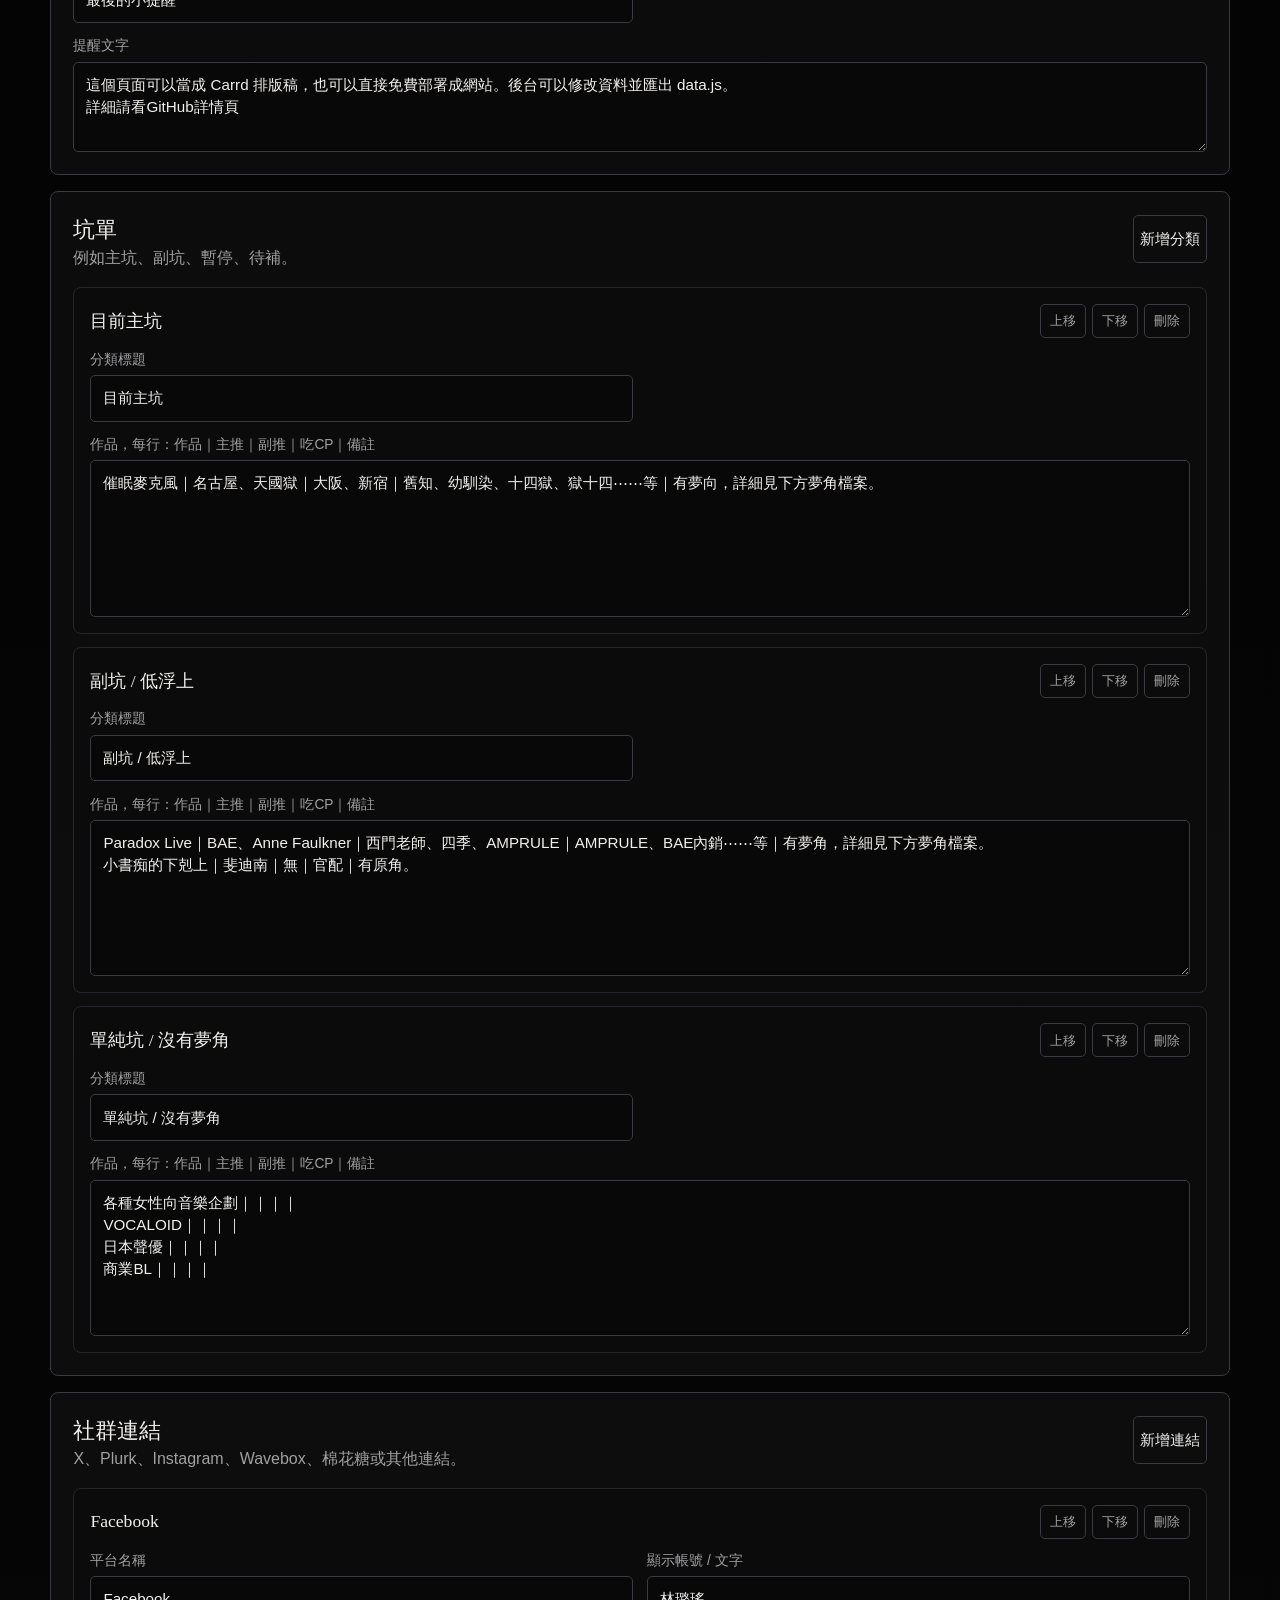
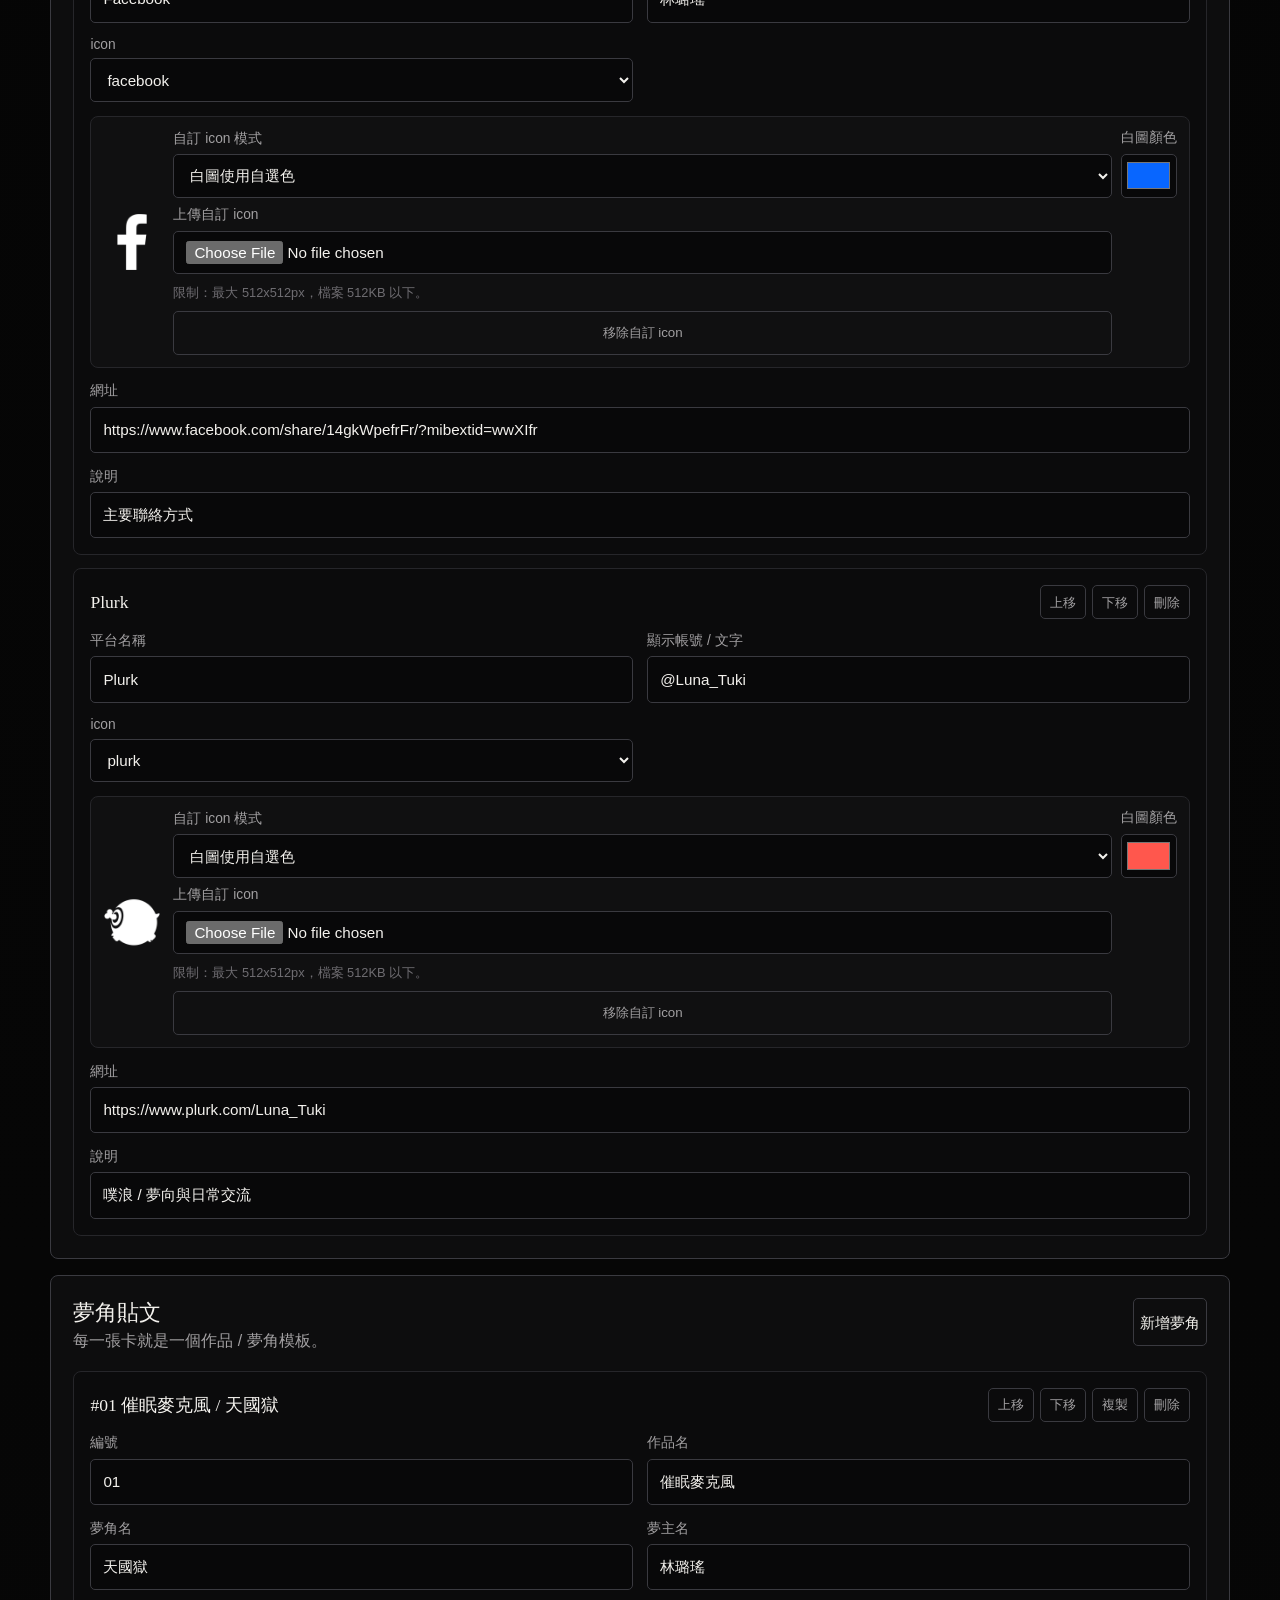
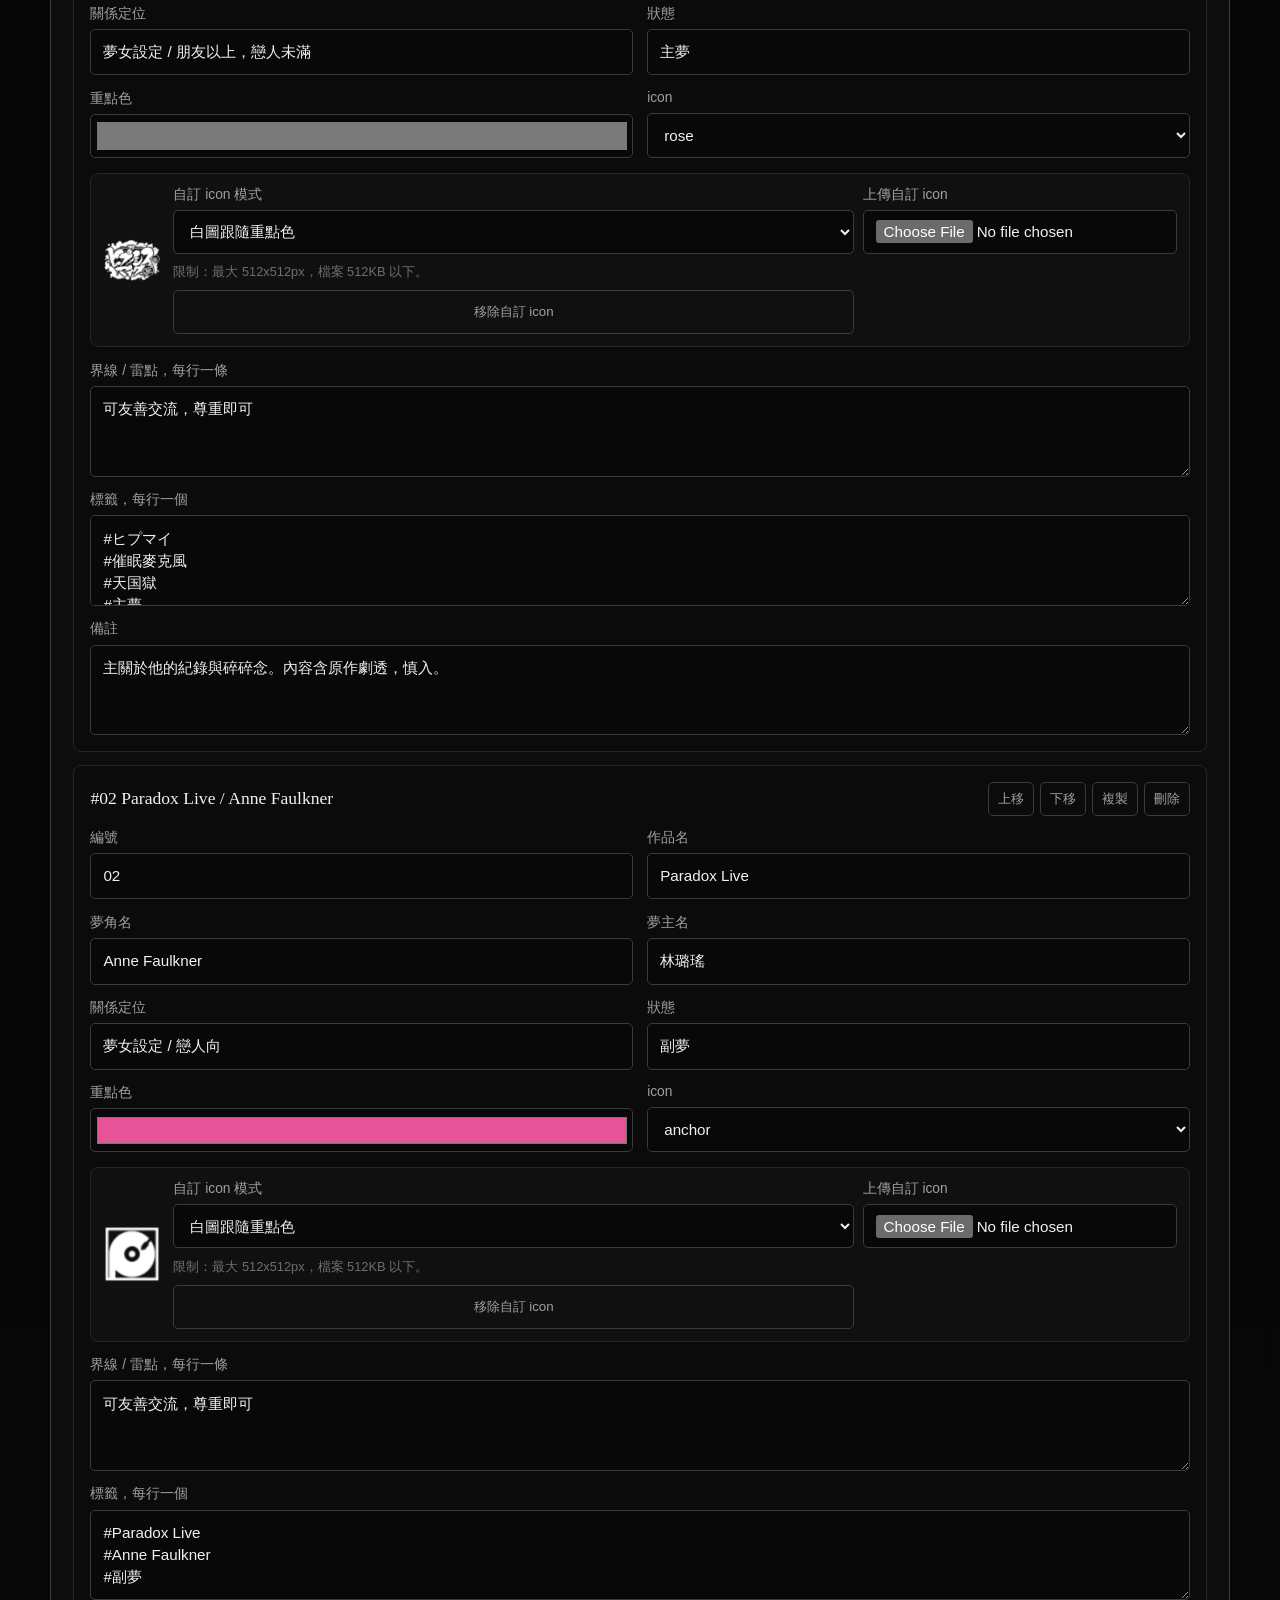
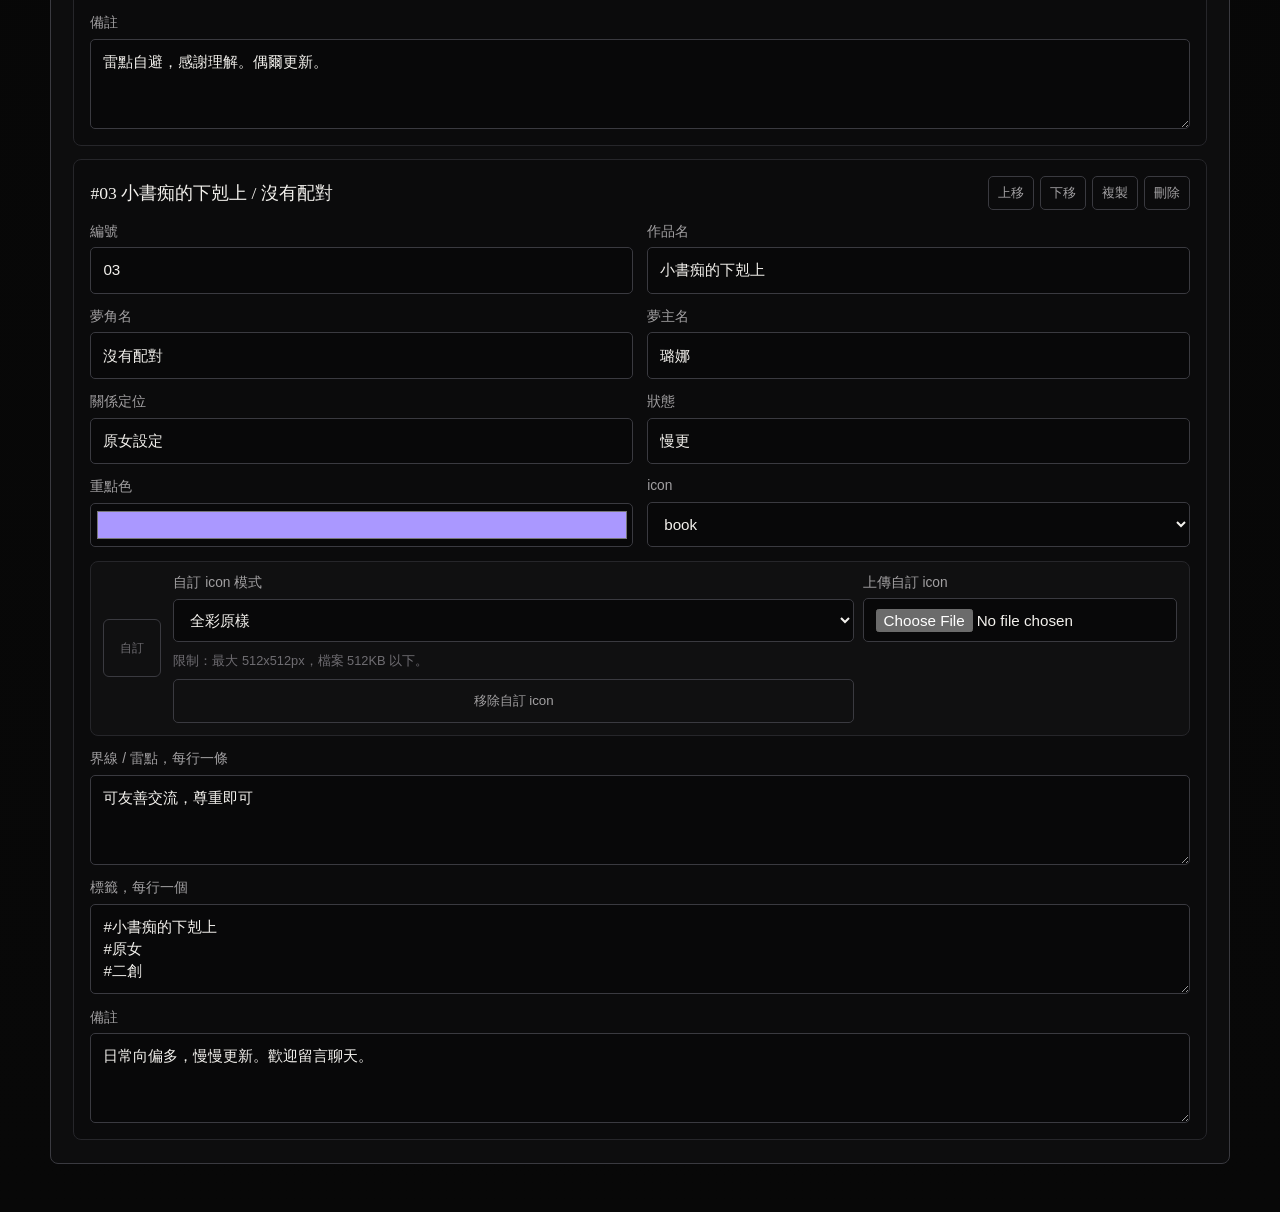
==== commit c0f3fd45: "Style avatar plus badge" ====
--- a/admin.html
+++ b/admin.html
@@ -5,8 +5,8 @@
     <meta name="viewport" content="width=device-width, initial-scale=1" />
     <title>dream.private 後台</title>
     <meta name="robots" content="noindex" />
-    <link rel="stylesheet" href="styles.css?v=20260531-icon-no-circle" />
-    <link rel="stylesheet" href="admin.css?v=20260531-icon-no-circle" />
+    <link rel="stylesheet" href="styles.css?v=20260531-avatar-plus" />
+    <link rel="stylesheet" href="admin.css?v=20260531-avatar-plus" />
   </head>
   <body>
     <div class="grain" aria-hidden="true"></div>
@@ -150,6 +150,6 @@
     <div class="toast" role="status" aria-live="polite"></div>
 
     <script src="data.js?v=20260531-contact-import"></script>
-    <script src="admin.js?v=20260531-icon-no-circle"></script>
+    <script src="admin.js?v=20260531-avatar-plus"></script>
   </body>
 </html>
--- a/styles.css
+++ b/styles.css
@@ -161,6 +161,7 @@
   aspect-ratio: 1;
   border: 1px solid var(--line-strong);
   border-radius: 50%;
+  overflow: hidden;
   display: grid;
   place-items: center;
   color: var(--muted);
@@ -179,19 +180,26 @@
   width: 100%;
   height: 100%;
   object-fit: cover;
+  border-radius: 50%;
 }
 
 .avatar.has-image {
+  padding: 8px;
   background: #080809;
 }
 
 .spark {
   position: absolute;
-  right: 17%;
-  top: 10%;
-  width: 34px;
-  height: 34px;
-  color: var(--text);
+  right: 6%;
+  top: 4%;
+  width: 26px;
+  height: 26px;
+  border: 1px solid rgba(255, 255, 255, 0.42);
+  border-radius: 50%;
+  color: var(--text);
+  background: #050506;
+  box-shadow: 0 0 0 3px rgba(5, 5, 6, 0.82);
+  transform: translate(25%, -25%);
 }
 
 .spark::before,
@@ -205,11 +213,11 @@
 
 .spark::before {
   width: 2px;
-  height: 34px;
+  height: 15px;
 }
 
 .spark::after {
-  width: 34px;
+  width: 15px;
   height: 2px;
 }
 
@@ -345,6 +353,11 @@
   border: 1px solid var(--line-strong);
   border-radius: 6px;
   background: radial-gradient(circle at 50% 35%, rgba(255,255,255,.06), transparent 55%);
+}
+
+.story span svg {
+  width: 2.15rem;
+  height: 2.15rem;
 }
 
 .story:hover {
@@ -426,6 +439,11 @@
   color: var(--tile-accent);
 }
 
+.tile-icon svg {
+  width: 100%;
+  height: 100%;
+}
+
 .post-tile h3 {
   color: color-mix(in srgb, var(--tile-accent) 72%, var(--text));
   font-family: var(--serif);
@@ -521,6 +539,11 @@
   color: var(--social-icon-color, var(--accent));
 }
 
+.social-card span svg {
+  width: 1.85rem;
+  height: 1.85rem;
+}
+
 .social-card span.has-custom-icon {
   border-color: transparent;
   border-radius: 0;
@@ -628,13 +651,13 @@
 }
 
 .card-title svg {
-  width: 2.2rem;
-  height: 2.2rem;
+  width: 2.65rem;
+  height: 2.65rem;
 }
 
 .card-title .custom-icon {
-  width: 2.2rem;
-  height: 2.2rem;
+  width: 2.65rem;
+  height: 2.65rem;
   border-radius: 0;
 }
 
